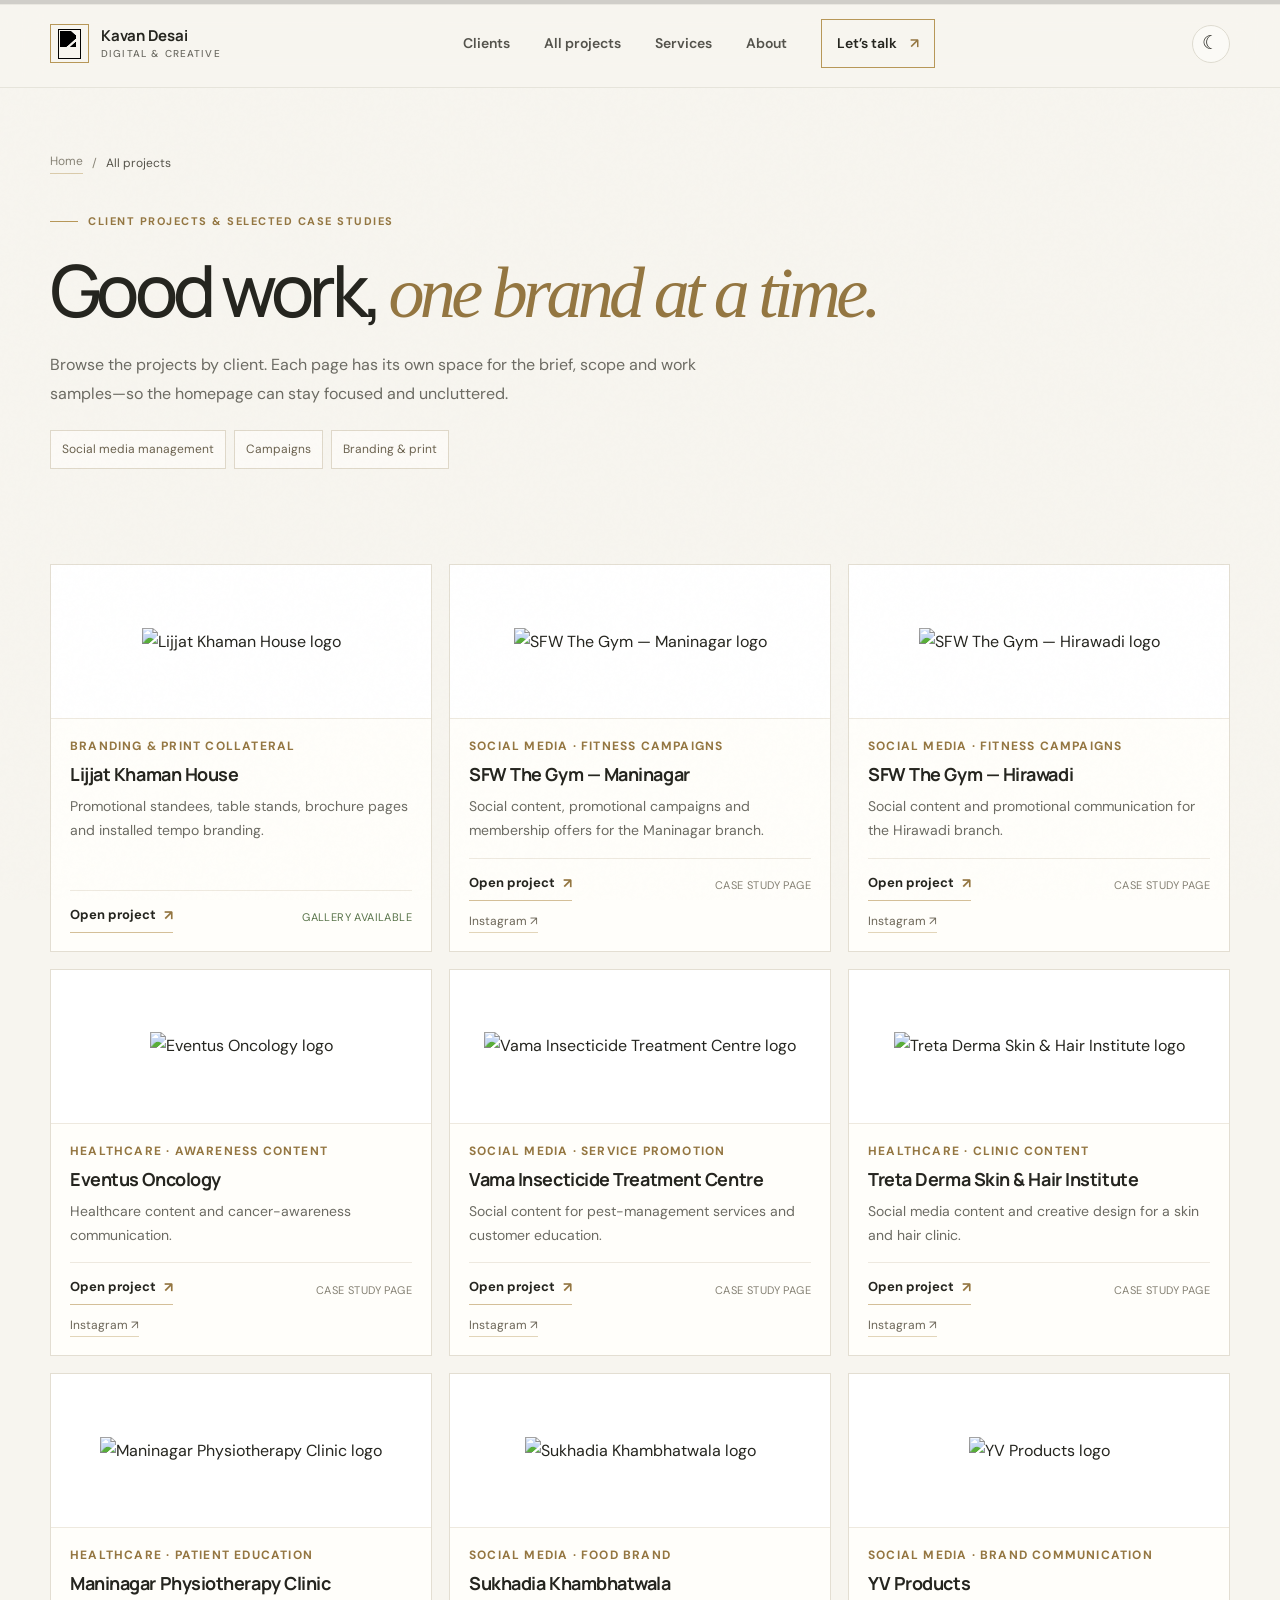
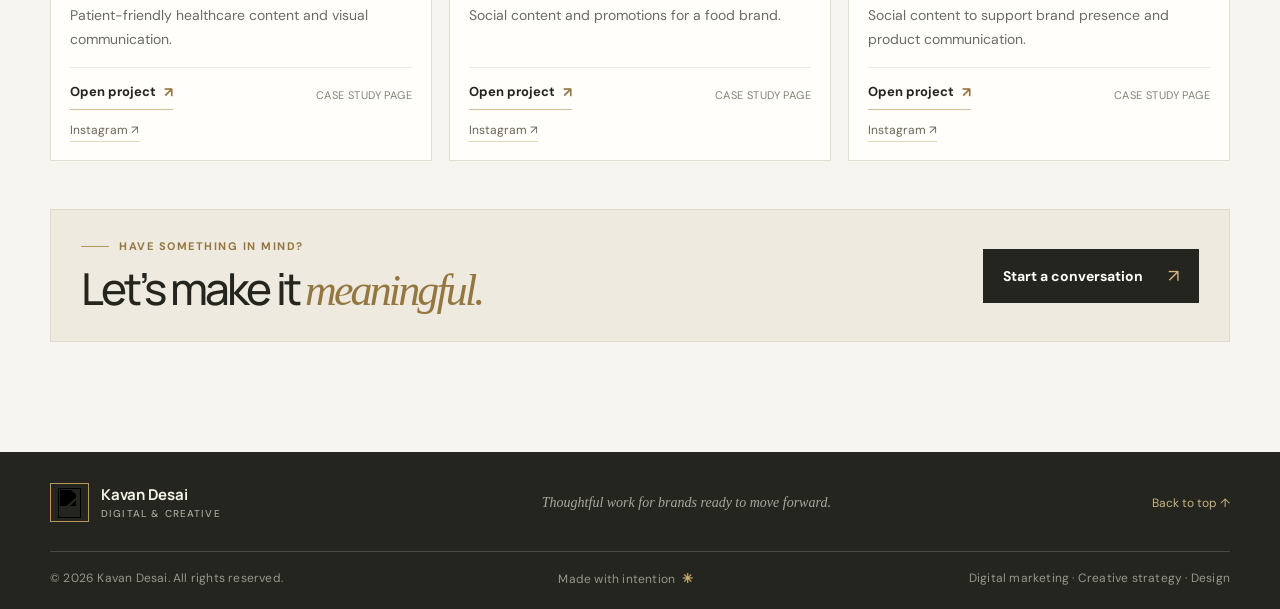
==== work.html @ 6e3e981c "Add files via upload" ====
<!doctype html>
<html lang="en">
<head>
  <meta charset="utf-8" />
  <meta name="viewport" content="width=device-width, initial-scale=1" />
  <meta name="theme-color" content="#f7f5ef" />
  <meta name="description" content="Explore client projects and case studies by Kavan Desai — digital marketing, social media management and branding." />
  <title>All Projects — Kavan Desai Portfolio</title>
  <link rel="preconnect" href="https://fonts.googleapis.com"><link rel="preconnect" href="https://fonts.gstatic.com" crossorigin><link href="https://fonts.googleapis.com/css2?family=DM+Sans:wght@400;500;600;700&family=Manrope:wght@400;500;600;700;800&display=swap" rel="stylesheet">
  <link rel="stylesheet" href="styles.css?v=geometric-logo-fix" />
  <script>
    try { if (localStorage.getItem('kavan-portfolio-theme') === 'dark') document.documentElement.setAttribute('data-theme', 'dark'); } catch (_) {}
  </script>
</head>
<body>
<div class="grain" aria-hidden="true"></div>
  <div class="scroll-progress" aria-hidden="true"><span></span></div>
  <header class="site-header" id="top"><div class="nav-wrap">
    <a class="brand" href="index.html#top" aria-label="Kavan Desai home"><span class="brand-mark" aria-hidden="true"><img class="brand-symbol" src="assets/kavan-geometric-mark.png" alt=""></span><span class="brand-name">Kavan Desai<small>Digital &amp; Creative</small></span></a>
    <button class="menu-toggle" aria-label="Open navigation" aria-expanded="false" aria-controls="site-nav"><span></span><span></span></button>
    <nav class="site-nav" id="site-nav" aria-label="Main navigation">
      <a href="index.html#clients">Clients</a><a href="work.html">All projects</a><a href="index.html#services">Services</a><a href="index.html#about">About</a><a class="nav-cta" href="index.html#contact">Let’s talk <span>↗</span></a>
    </nav>
      <button class="theme-toggle" type="button" aria-label="Switch to dark theme" aria-pressed="false" title="Switch to dark theme"><span class="theme-toggle-icon" aria-hidden="true">☾</span></button></div></header>
  <main>
    <section class="project-index-hero section-shell"><div class="case-breadcrumb"><a href="index.html#top">Home</a><span>/</span><span>All projects</span></div><div class="eyebrow"><span class="eyebrow-line"></span> Client projects & selected case studies</div><h1>Good work, <em>one brand at a time.</em></h1><p>Browse the projects by client. Each page has its own space for the brief, scope and work samples—so the homepage can stay focused and uncluttered.</p><div class="case-tags"><span>Social media management</span><span>Campaigns</span><span>Branding & print</span></div></section>
    <section class="project-directory section-shell"><div class="project-directory-grid">
<article class="directory-card"><a class="directory-logo" href="projects/lijjat-khaman-house.html"><img src="assets/lijjat-khaman-house.png" alt="Lijjat Khaman House logo" loading="lazy"></a><div class="directory-copy"><span class="project-type">Branding & print collateral</span><h3>Lijjat Khaman House</h3><p>Promotional standees, table stands, brochure pages and installed tempo branding.</p><div class="directory-card-bottom"><a class="project-card-link" href="projects/lijjat-khaman-house.html">Open project <span>↗</span></a><span class="directory-status status-actual">Gallery available</span></div></div></article>
<article class="directory-card"><a class="directory-logo" href="projects/sfw-the-gym-maninagar.html"><img src="assets/sfw-the-gym-logo.png" alt="SFW The Gym — Maninagar logo" loading="lazy"></a><div class="directory-copy"><span class="project-type">Social media · Fitness campaigns</span><h3>SFW The Gym — Maninagar</h3><p>Social content, promotional campaigns and membership offers for the Maninagar branch.</p><div class="directory-card-bottom"><a class="project-card-link" href="projects/sfw-the-gym-maninagar.html">Open project <span>↗</span></a><span class="directory-status">Case study page</span></div><a class="directory-social" href="https://instagram.com/sfwmaninagar" target="_blank" rel="noopener noreferrer">Instagram ↗</a></div></article>
<article class="directory-card"><a class="directory-logo" href="projects/sfw-the-gym-hirawadi.html"><img src="assets/sfw-the-gym-logo.png" alt="SFW The Gym — Hirawadi logo" loading="lazy"></a><div class="directory-copy"><span class="project-type">Social media · Fitness campaigns</span><h3>SFW The Gym — Hirawadi</h3><p>Social content and promotional communication for the Hirawadi branch.</p><div class="directory-card-bottom"><a class="project-card-link" href="projects/sfw-the-gym-hirawadi.html">Open project <span>↗</span></a><span class="directory-status">Case study page</span></div><a class="directory-social" href="https://instagram.com/team_sfw_hirawadi" target="_blank" rel="noopener noreferrer">Instagram ↗</a></div></article>
<article class="directory-card"><a class="directory-logo" href="projects/eventus-oncology.html"><img src="assets/eventus-oncology.png" alt="Eventus Oncology logo" loading="lazy"></a><div class="directory-copy"><span class="project-type">Healthcare · Awareness content</span><h3>Eventus Oncology</h3><p>Healthcare content and cancer-awareness communication.</p><div class="directory-card-bottom"><a class="project-card-link" href="projects/eventus-oncology.html">Open project <span>↗</span></a><span class="directory-status">Case study page</span></div><a class="directory-social" href="https://www.instagram.com/eventusoncology?srtk=MXBlYnNmdWxpd2E0cQ==" target="_blank" rel="noopener noreferrer">Instagram ↗</a></div></article>
<article class="directory-card"><a class="directory-logo" href="projects/vama-insecticide-treatment-centre.html"><img src="assets/vama-insecticide-treatment-centre.png" alt="Vama Insecticide Treatment Centre logo" loading="lazy"></a><div class="directory-copy"><span class="project-type">Social media · Service promotion</span><h3>Vama Insecticide Treatment Centre</h3><p>Social content for pest-management services and customer education.</p><div class="directory-card-bottom"><a class="project-card-link" href="projects/vama-insecticide-treatment-centre.html">Open project <span>↗</span></a><span class="directory-status">Case study page</span></div><a class="directory-social" href="https://instagram.com/vamainsecticidetreatment" target="_blank" rel="noopener noreferrer">Instagram ↗</a></div></article>
<article class="directory-card"><a class="directory-logo" href="projects/treta-derma.html"><img src="assets/treta-derma.png" alt="Treta Derma Skin & Hair Institute logo" loading="lazy"></a><div class="directory-copy"><span class="project-type">Healthcare · Clinic content</span><h3>Treta Derma Skin & Hair Institute</h3><p>Social media content and creative design for a skin and hair clinic.</p><div class="directory-card-bottom"><a class="project-card-link" href="projects/treta-derma.html">Open project <span>↗</span></a><span class="directory-status">Case study page</span></div><a class="directory-social" href="https://instagram.com/tretaderma" target="_blank" rel="noopener noreferrer">Instagram ↗</a></div></article>
<article class="directory-card"><a class="directory-logo" href="projects/maninagar-physiotherapy-clinic.html"><img src="assets/maninagar-physiotherapy-clinic.png" alt="Maninagar Physiotherapy Clinic logo" loading="lazy"></a><div class="directory-copy"><span class="project-type">Healthcare · Patient education</span><h3>Maninagar Physiotherapy Clinic</h3><p>Patient-friendly healthcare content and visual communication.</p><div class="directory-card-bottom"><a class="project-card-link" href="projects/maninagar-physiotherapy-clinic.html">Open project <span>↗</span></a><span class="directory-status">Case study page</span></div><a class="directory-social" href="https://instagram.com/maninagarphysio" target="_blank" rel="noopener noreferrer">Instagram ↗</a></div></article>
<article class="directory-card"><a class="directory-logo" href="projects/sukhadia-khambhatwala.html"><img src="assets/sukhadia-khambhatwala.png" alt="Sukhadia Khambhatwala logo" loading="lazy"></a><div class="directory-copy"><span class="project-type">Social media · Food brand</span><h3>Sukhadia Khambhatwala</h3><p>Social content and promotions for a food brand.</p><div class="directory-card-bottom"><a class="project-card-link" href="projects/sukhadia-khambhatwala.html">Open project <span>↗</span></a><span class="directory-status">Case study page</span></div><a class="directory-social" href="https://instagram.com/sukhadia_khambhatwala" target="_blank" rel="noopener noreferrer">Instagram ↗</a></div></article>
<article class="directory-card"><a class="directory-logo" href="projects/yv-products.html"><img src="assets/yv-products.png" alt="YV Products logo" loading="lazy"></a><div class="directory-copy"><span class="project-type">Social media · Brand communication</span><h3>YV Products</h3><p>Social content to support brand presence and product communication.</p><div class="directory-card-bottom"><a class="project-card-link" href="projects/yv-products.html">Open project <span>↗</span></a><span class="directory-status">Case study page</span></div><a class="directory-social" href="https://instagram.com/yv_products" target="_blank" rel="noopener noreferrer">Instagram ↗</a></div></article>
    </div><div class="directory-footer-cta"><div><span class="eyebrow"><span class="eyebrow-line"></span> Have something in mind?</span><h2>Let’s make it <em>meaningful.</em></h2></div><a class="button button-dark" href="index.html#contact">Start a conversation <span>↗</span></a></div></section>
  </main>
<footer class="site-footer"><div class="section-shell footer-top"><a class="brand footer-brand" href="index.html#top"><span class="brand-mark" aria-hidden="true"><img class="brand-symbol" src="assets/kavan-geometric-mark.png" alt=""></span><span class="brand-name">Kavan Desai<small>Digital &amp; Creative</small></span></a><p>Thoughtful work for brands ready to move forward.</p><a class="back-top" href="#top">Back to top ↑</a></div><div class="section-shell footer-bottom"><span>© <span id="year"></span> Kavan Desai. All rights reserved.</span><span>Made with intention <b>✳</b></span><span class="footer-location">Digital marketing · Creative strategy · Design</span></div></footer>
  <script src="script.js"></script>
</body>
</html>
---- styles.css ----
:root{--paper:#f7f5ef;--paper-2:#fbfaf6;--white:#fffefa;--ink:#25251f;--muted:#6c6b63;--line:#dedbd0;--gold:#b79758;--gold-deep:#947641;--sage:#dfe4d8;--serif:Georgia,'Times New Roman',serif;--sans:'DM Sans',Arial,sans-serif;--display:'Manrope','DM Sans',sans-serif;--max:1180px;--ease:cubic-bezier(.22,.61,.36,1)}
*{box-sizing:border-box}html{scroll-behavior:smooth;scroll-padding-top:88px}body{margin:0;background:var(--paper);color:var(--ink);font-family:var(--sans);font-size:15px;line-height:1.65;-webkit-font-smoothing:antialiased}a{color:inherit;text-decoration:none}button,input,select,textarea{font:inherit}.grain{position:fixed;inset:0;pointer-events:none;z-index:9;opacity:.07;background-image:url("data:image/svg+xml,%3Csvg viewBox='0 0 180 180' xmlns='http://www.w3.org/2000/svg'%3E%3Cfilter id='n'%3E%3CfeTurbulence type='fractalNoise' baseFrequency='.93' numOctaves='3' stitchTiles='stitch'/%3E%3C/filter%3E%3Crect width='100%25' height='100%25' filter='url(%23n)' opacity='.18'/%3E%3C/svg%3E")}.section-shell{width:min(var(--max),calc(100% - 64px));margin-inline:auto}.site-header{height:88px;position:sticky;top:0;z-index:20;background:rgba(247,245,239,.88);backdrop-filter:blur(18px);border-bottom:1px solid rgba(222,219,208,.65)}.nav-wrap{width:min(var(--max),calc(100% - 64px));height:100%;margin:auto;display:flex;align-items:center;justify-content:space-between}.brand{display:inline-flex;align-items:center;gap:12px;min-width:max-content}.brand-mark{height:39px;width:39px;border:1px solid var(--gold);display:grid;place-items:center;font:700 22px var(--display);letter-spacing:-2px;color:var(--ink)}.brand-name{font:700 13px/1.1 var(--display);letter-spacing:-.25px}.brand-name small{display:block;margin-top:5px;color:var(--muted);font:500 9px/1 var(--sans);letter-spacing:1.4px;text-transform:uppercase}.site-nav{display:flex;align-items:center;gap:34px}.site-nav>a{font-size:12px;font-weight:600;color:#54534c;transition:color .2s}.site-nav>a:hover{color:var(--gold-deep)}.site-nav .nav-cta{padding:11px 15px;border:1px solid var(--gold);color:var(--ink)}.nav-cta span{color:var(--gold-deep);margin-left:10px}.menu-toggle{display:none}
.hero{position:relative;min-height:650px;display:grid;grid-template-columns:1.02fr .98fr;align-items:center;gap:45px;padding-top:45px;padding-bottom:66px}.hero-copy{padding-top:8px;max-width:570px}.eyebrow{display:flex;align-items:center;gap:10px;text-transform:uppercase;font-size:10px;font-weight:700;letter-spacing:1.8px;color:var(--gold-deep)}.eyebrow-line{display:inline-block;height:1px;width:28px;background:var(--gold)}h1,h2,h3,p{margin-top:0}h1,h2{font-family:var(--display);font-weight:500;letter-spacing:-.065em;line-height:1.08}h1{font-size:clamp(48px,6.1vw,79px);max-width:660px;margin:25px 0 21px}h1 em,h2 em{font-family:var(--serif);font-weight:400;color:var(--gold-deep);letter-spacing:-.065em} .hero-intro{max-width:440px;color:var(--muted);font-size:16px;line-height:1.85;margin-bottom:31px}.hero-actions{display:flex;align-items:center;gap:26px;flex-wrap:wrap}.button{display:inline-flex;align-items:center;justify-content:center;gap:25px;padding:15px 20px;border:0;cursor:pointer;font-weight:700;font-size:12px;transition:transform .25s,background .25s,color .25s}.button:hover{transform:translateY(-3px)}.button-dark{background:var(--ink);color:var(--white)}.button-dark span{color:#d4b779;font-size:18px;font-weight:400;line-height:1}.text-link{font-size:12px;font-weight:700;border-bottom:1px solid #c6b891;padding-bottom:5px}.text-link span{color:var(--gold-deep);margin-left:7px}.hero-note{display:flex;align-items:center;gap:9px;margin-top:45px;font-size:10px;letter-spacing:.25px;color:#77766d}.availability-dot{width:7px;height:7px;border-radius:50%;background:#8b9b73;box-shadow:0 0 0 4px rgba(139,155,115,.13)}.note-divider{color:#c1bcae}.hero-art{position:relative;height:490px;max-width:510px;width:100%;margin-left:auto}.art-orbit{position:absolute;border:1px solid rgba(183,151,88,.38);border-radius:50%;transform:rotate(-30deg)}.orbit-one{height:430px;width:280px;top:29px;left:90px}.orbit-two{height:340px;width:430px;top:70px;left:8px;transform:rotate(35deg);border-color:rgba(183,151,88,.22)}.art-card{position:absolute;box-shadow:0 22px 55px rgba(45,42,32,.08)}.art-card-back{width:252px;height:320px;background:#e5e3d8;top:62px;left:26px;transform:rotate(-8deg);padding:23px;display:flex;flex-direction:column;justify-content:space-between}.mini-label{font-size:8px;letter-spacing:1.4px;font-weight:700;color:#5e5b50}.abstract-bars{height:140px;display:flex;align-items:end;gap:10px;padding:0 6px}.abstract-bars i{display:block;flex:1;background:#bba477;height:55%}.abstract-bars i:nth-child(2){height:83%;background:#8e8d7d}.abstract-bars i:nth-child(3){height:68%;background:#c4b28b}.abstract-bars i:nth-child(4){height:96%;background:#676b5c}.abstract-bars i:nth-child(5){height:74%;background:#cfbea0}.card-foot{font:italic 13px var(--serif);color:#69685e}.art-card-front{width:260px;height:340px;background:#fffdf7;top:98px;right:38px;padding:22px 22px 18px;display:flex;flex-direction:column;justify-content:space-between;transform:rotate(5deg);border:1px solid rgba(183,151,88,.34)}.front-top,.front-bottom{display:flex;justify-content:space-between;align-items:center}.sun-icon{color:var(--gold-deep);font-size:26px}.serif-art{font:normal 47px/.97 var(--serif);letter-spacing:-3px;color:#35372d}.serif-art em{color:var(--gold-deep)}.front-bottom{font-size:8px;color:#6f6a5e;letter-spacing:.2px}.art-stamp{position:absolute;z-index:3;right:2px;top:18px;width:87px;height:87px;border:1px solid var(--gold);border-radius:50%;display:flex;align-items:center;justify-content:center;flex-direction:column;font-size:7px;font-weight:700;letter-spacing:1px;color:var(--gold-deep);background:var(--paper)}.art-stamp span:nth-child(2){font-size:16px;font-weight:400;margin:-1px 0}.floating-tag{position:absolute;z-index:4;background:var(--white);box-shadow:0 12px 30px rgba(40,37,29,.08);font-size:9px;font-weight:600;letter-spacing:.25px;padding:12px 15px}.tag-top{right:5px;top:142px;transform:rotate(4deg)}.tag-top span{color:var(--gold-deep);padding-left:8px}.tag-bottom{left:12px;bottom:30px;display:flex;align-items:center;gap:9px;transform:rotate(-3deg)}.tag-dot{height:6px;width:6px;background:var(--gold);border-radius:50%}.hero-side-note{position:absolute;right:-41px;top:50%;writing-mode:vertical-rl;transform:translateY(-50%);font-size:8px;letter-spacing:2.2px;color:#9a9587}.trust-strip{background:var(--ink);color:#efede4}.trust-inner{width:min(var(--max),calc(100% - 64px));min-height:74px;margin:auto;display:flex;align-items:center;justify-content:space-between;gap:20px}.trust-inner>span:first-child,.trust-inner>span:nth-child(3){font:italic 21px var(--serif);color:#e4e0d5}.trust-star{color:#d0b273;font-size:22px}.trust-separator{height:23px;width:1px;background:#5e5c51;margin:0 5px}.trust-small{font-size:9px;font-weight:600;letter-spacing:1.3px;color:#bcb8a9}
.section{padding-top:120px;padding-bottom:118px}.section-heading{display:flex;align-items:end;justify-content:space-between;gap:60px;margin-bottom:38px}.section-heading h2,.services-intro h2,.about-copy h2,.contact-copy h2{font-size:clamp(42px,5.3vw,64px);margin:18px 0 0}.section-heading>p{max-width:360px;margin-bottom:7px;color:var(--muted);font-size:13px;line-height:1.9}.work-filters{display:flex;gap:9px;flex-wrap:wrap;margin-bottom:29px}.filter-chip{cursor:pointer;border:1px solid var(--line);background:transparent;color:#6f6d63;padding:9px 14px;font-size:10px;font-weight:600;transition:all .2s}.filter-chip span{font-size:9px;color:var(--gold-deep);margin-left:8px}.filter-chip:hover,.filter-chip.active{background:var(--ink);border-color:var(--ink);color:white}.project-grid{display:grid;grid-template-columns:repeat(3,minmax(0,1fr));gap:25px}.project-card{min-width:0;transition:opacity .25s,transform .25s}.project-card.is-hidden{display:none}.project-visual{height:360px;display:block;position:relative;overflow:hidden;transition:transform .35s var(--ease)}.project-visual:hover{transform:translateY(-4px)}.gym-visual{background:#20221d;color:#e5e4d9;padding:21px 20px}.visual-grain{position:absolute;inset:0;background:radial-gradient(circle at 75% 75%,rgba(116,138,78,.23),transparent 37%),linear-gradient(115deg,transparent 30%,rgba(255,255,255,.045) 30.3%,transparent 31%);pointer-events:none}.gym-topline,.gym-bottomline{position:absolute;left:20px;right:20px;display:flex;justify-content:space-between;font-size:7px;letter-spacing:1.4px;color:#d1ceb9}.gym-topline{top:21px}.gym-copy{position:absolute;left:27px;right:14px;top:104px;z-index:1}.visual-overline{font-size:8px;letter-spacing:2px;color:#a8c27e;display:block;margin-bottom:13px}.gym-copy strong{font:800 50px/.84 var(--display);letter-spacing:-4px;display:block}.gym-copy strong i{font-style:normal;color:#b7db78}.gym-subline{font-size:9px;display:block;margin-top:20px;color:#c1c3b7}.gym-orb{position:absolute;width:220px;height:220px;border-radius:50%;border:1px solid rgba(181,218,117,.38);right:-65px;bottom:38px;box-shadow:0 0 0 20px rgba(181,218,117,.035),0 0 0 40px rgba(181,218,117,.025)}.gym-orb:before,.gym-orb:after{content:"";position:absolute;border:1px solid rgba(181,218,117,.3);inset:19px;border-radius:50%}.gym-orb:after{inset:42px}.gym-bottomline{bottom:20px}.health-visual{background:#e5e9df;color:#243b39;padding:20px}.health-grid{position:absolute;inset:0;background-image:linear-gradient(rgba(53,89,82,.08) 1px,transparent 1px),linear-gradient(90deg,rgba(53,89,82,.08) 1px,transparent 1px);background-size:24px 24px;mask-image:linear-gradient(130deg,black,transparent 82%)}.health-label,.food-topline{position:absolute;z-index:2;top:23px;left:22px;right:22px;display:flex;justify-content:space-between;align-items:center;font-size:8px;font-weight:700;letter-spacing:1px}.health-label b{font-size:9px;color:#a95d66}.health-main{position:absolute;z-index:2;top:98px;left:25px}.health-kicker{font-size:7px;letter-spacing:1.45px;display:block;margin-bottom:16px;color:#56746b}.health-main strong{font:500 43px/.98 var(--serif);letter-spacing:-2px;display:block}.health-main i{font-style:italic;color:#aa737b}.health-ring{position:absolute;border:1px solid rgba(130,163,142,.7);border-radius:50%;z-index:1}.ring-a{width:180px;height:180px;right:-61px;bottom:28px}.ring-b{width:132px;height:132px;right:-38px;bottom:52px}.health-footer{position:absolute;bottom:21px;left:22px;right:22px;display:flex;justify-content:space-between;font-size:7px;letter-spacing:1px;color:#526b62}.food-visual{background:#eadbb8;color:#573a25;padding:20px}.food-visual:before{content:"";position:absolute;inset:0;background:linear-gradient(145deg,rgba(255,250,226,.5),transparent 45%),radial-gradient(ellipse at 50% 54%,rgba(168,89,47,.13),transparent 55%)}.food-sun{position:absolute;left:50%;top:80px;width:180px;height:180px;transform:translateX(-50%);border-radius:50%;background:#c77c43;opacity:.86}.food-frame{position:absolute;inset:18px;border:1px solid rgba(111,67,40,.45)}.food-topline{color:#704a2b}.food-main{position:absolute;z-index:1;top:114px;width:100%;left:0;text-align:center;display:flex;align-items:center;flex-direction:column}.food-main span{font:700 34px/.95 var(--display);letter-spacing:4px}.food-main strong{font:700 46px/1.1 var(--sans);margin:2px 0 0}.food-main i{font:italic 16px var(--serif);margin-top:1px}.food-seal{position:absolute;right:26px;top:87px;z-index:2;transform:rotate(9deg);border:1px solid #704a2b;border-radius:50%;width:54px;height:54px;display:grid;place-content:center;text-align:center;font-size:7px;font-weight:700;letter-spacing:1px;line-height:1.5}.food-bottom{position:absolute;z-index:2;bottom:29px;left:25px;right:25px;display:flex;justify-content:space-between;gap:8px;font-size:6px;letter-spacing:.8px}.project-meta{display:flex;align-items:flex-start;justify-content:space-between;margin-top:20px;gap:10px}.project-type{font-size:9px;text-transform:uppercase;letter-spacing:1.15px;color:var(--gold-deep);font-weight:700}.project-meta h3{font:600 20px var(--display);letter-spacing:-.65px;margin:5px 0 0}.project-arrow{font-size:20px;color:var(--gold-deep);transition:transform .2s}.project-card:hover .project-arrow{transform:translate(3px,-3px)}.project-card>p{margin:11px 0 0;color:var(--muted);font-size:12px;line-height:1.8}.work-note{display:flex;gap:9px;align-items:center;font-size:10px;color:#898578;margin-top:30px}.work-note span{color:var(--gold-deep);font-size:14px}
.services-section{background:#e9e8de;padding:116px 0 120px}.services-wrap{display:grid;grid-template-columns:.8fr 1.2fr;gap:95px}.services-intro h2{font-size:clamp(40px,4.5vw,57px);margin-bottom:22px}.services-intro>p{max-width:360px;color:#6b6c60;font-size:13px;line-height:1.9;margin-bottom:24px}.dark-link{display:inline-block}.service-list{border-top:1px solid #cfcec1}.service-row{display:grid;grid-template-columns:36px 1fr 24px;gap:19px;padding:24px 0;border-bottom:1px solid #cfcec1;align-items:start}.service-number{font-size:10px;color:var(--gold-deep);letter-spacing:1px;padding-top:4px}.service-row h3{font:600 18px var(--display);letter-spacing:-.6px;margin:0 0 7px}.service-row p{font-size:12px;line-height:1.8;color:#747469;max-width:430px;margin:0}.service-symbol{font-size:18px;color:var(--gold-deep);transition:transform .2s}.service-row:hover .service-symbol{transform:translate(3px,-3px)}
.about-section{display:grid;grid-template-columns:.9fr 1.1fr;align-items:center;gap:105px}.about-art{max-width:420px}.about-frame{height:420px;background:#e5e1d5;position:relative;overflow:hidden;border:1px solid #d6d0c0}.about-frame:before{content:"";position:absolute;left:-90px;top:60px;width:390px;height:390px;border:1px solid rgba(165,136,82,.5);border-radius:50%;box-shadow:0 0 0 23px rgba(183,151,88,.07),0 0 0 46px rgba(183,151,88,.05)}.about-frame:after{content:"";position:absolute;width:240px;height:340px;border:1px solid rgba(165,136,82,.38);border-radius:50%;right:-50px;top:-70px;transform:rotate(34deg)}.about-vertical{position:absolute;right:20px;top:32px;writing-mode:vertical-rl;font-size:7px;letter-spacing:2px;color:#67695a}.about-corner{position:absolute;z-index:1;bottom:28px;left:28px;font-size:9px;font-weight:700;line-height:1.5;letter-spacing:1.8px;color:#676b5a}.about-spark{position:absolute;z-index:1;bottom:20px;right:24px;font-size:44px;color:var(--gold-deep)}.about-caption{font:italic 13px var(--serif);color:#858173;margin-top:13px}.about-copy h2{font-size:clamp(39px,4.2vw,56px);margin-bottom:23px}.about-copy>p{font-size:13px;line-height:1.95;color:var(--muted);max-width:520px}.about-principles{margin-top:28px;display:grid;grid-template-columns:1fr;gap:11px}.about-principles div{display:flex;align-items:center;gap:14px}.about-principles span{font-size:9px;color:var(--gold-deep);letter-spacing:1px}.about-principles strong{font-size:11px;font-weight:600}
.process-section{background:#f0eee6;padding:105px 0 115px}.process-heading{margin-bottom:48px}.process-heading h2{max-width:670px}.process-grid{display:grid;grid-template-columns:repeat(4,1fr);gap:18px}.process-step{position:relative;border-top:1px solid #d4d0c3;padding:21px 15px 10px 0;min-height:220px}.process-count{font-size:9px;color:var(--gold-deep);letter-spacing:1.3px}.process-icon{font:normal 30px var(--serif);color:var(--gold-deep);margin:20px 0 15px}.process-step h3{font:600 17px var(--display);letter-spacing:-.4px;margin-bottom:8px}.process-step p{font-size:11px;line-height:1.8;color:#77756a;max-width:230px;margin:0}
.contact-section{background:#e1e2d7;padding:114px 0 120px}.contact-wrap{display:grid;grid-template-columns:1fr .85fr;gap:110px;align-items:start}.contact-copy h2{max-width:560px;font-size:clamp(45px,5.2vw,65px);margin-bottom:23px}.contact-copy>p{max-width:430px;color:#6f7065;font-size:13px;line-height:1.9}.contact-signoff{display:flex;gap:14px;align-items:center;margin-top:52px;color:#777567;font:italic 15px/1.5 var(--serif)}.signoff-star{font-size:29px;color:var(--gold-deep)}.contact-form{background:var(--paper-2);padding:33px 34px 27px;border:1px solid rgba(201,195,177,.7);box-shadow:0 15px 45px rgba(44,42,33,.04)}.form-row{margin-bottom:20px}.form-row label{display:block;font-size:10px;font-weight:700;letter-spacing:.5px;margin-bottom:8px;color:#56564c}.form-row input,.form-row select,.form-row textarea{display:block;width:100%;border:0;border-bottom:1px solid #d9d5c9;background:transparent;padding:10px 0;color:var(--ink);outline:0;font-size:12px;border-radius:0;transition:border-color .2s}.form-row input:focus,.form-row select:focus,.form-row textarea:focus{border-bottom-color:var(--gold-deep)}.form-row input::placeholder,.form-row textarea::placeholder{color:#aaa69a}.form-row select{color:#777367}.form-row select:invalid{color:#9e9a8e}.form-row textarea{resize:vertical;min-height:76px}.form-submit{width:100%;margin-top:5px;justify-content:space-between}.form-hint{font-size:9px;color:#989385;margin:12px 0 0}.form-status{font-size:11px;color:var(--gold-deep);margin:8px 0 0;min-height:0}
.site-footer{background:#24251f;color:#e8e6dc;padding:31px 0 0}.footer-top{display:flex;align-items:center;justify-content:space-between;gap:20px;padding-bottom:29px;border-bottom:1px solid #4a4a40}.footer-brand .brand-name{color:#f6f3e8}.footer-brand .brand-name small{color:#a9a89a}.footer-brand .brand-mark{color:#f6f3e8}.footer-top>p{color:#aba99d;font:italic 14px var(--serif);margin:0}.back-top{font-size:10px;color:#c6b37f}.footer-bottom{display:flex;justify-content:space-between;gap:20px;padding-top:17px;padding-bottom:19px;color:#98978b;font-size:9px;letter-spacing:.2px}.footer-bottom b{color:#c8ac6b;font-size:13px;margin-left:4px}
.reveal{opacity:0;transform:translateY(18px);transition:opacity .7s var(--ease),transform .7s var(--ease)}.reveal.is-visible{opacity:1;transform:translateY(0)}.reveal-delay{transition-delay:.12s}.reveal-delay-2{transition-delay:.22s}.reveal-delay-3{transition-delay:.32s}
@media(min-width:1400px){.hero{min-height:710px}.hero-art{transform:scale(1.05);transform-origin:center right}.project-visual{height:390px}}
@media(max-width:1050px){.section-shell,.nav-wrap,.trust-inner{width:calc(100% - 48px)}.hero{gap:20px;min-height:610px}.hero-art{transform:scale(.88);transform-origin:center right;margin-left:-20px}.hero-side-note{right:-25px}.site-nav{gap:22px}.project-visual{height:310px}.gym-copy strong{font-size:43px}.health-main strong{font-size:37px}.services-wrap{gap:55px}.about-section{gap:60px}.contact-wrap{gap:65px}}
@media(max-width:760px){html{scroll-padding-top:74px}.section-shell,.nav-wrap,.trust-inner{width:calc(100% - 40px)}.site-header{height:74px}.brand-mark{width:35px;height:35px;font-size:20px}.menu-toggle{display:flex;flex-direction:column;gap:6px;justify-content:center;border:0;background:none;padding:10px;cursor:pointer}.menu-toggle span{display:block;width:23px;height:1px;background:var(--ink);transition:transform .2s}.menu-toggle[aria-expanded="true"] span:first-child{transform:translateY(3.5px) rotate(45deg)}.menu-toggle[aria-expanded="true"] span:last-child{transform:translateY(-3.5px) rotate(-45deg)}.site-nav{display:none;position:absolute;left:0;right:0;top:73px;background:var(--paper-2);border-bottom:1px solid var(--line);padding:20px;flex-direction:column;align-items:stretch;gap:0}.site-nav.open{display:flex}.site-nav>a{padding:14px 6px;border-bottom:1px solid #ece9df}.site-nav .nav-cta{margin-top:13px;text-align:center;border:1px solid var(--gold)}.hero{grid-template-columns:1fr;padding-top:60px;padding-bottom:55px;gap:5px;min-height:auto}.hero-copy{max-width:620px}.eyebrow{font-size:9px;letter-spacing:1.4px}h1{font-size:clamp(47px,11.6vw,72px);margin-top:21px}.hero-intro{font-size:14px;max-width:440px}.hero-note{margin-top:30px}.hero-art{height:410px;max-width:470px;margin:12px auto 0;transform:scale(.88);transform-origin:top center;width:112%}.hero-side-note{display:none}.trust-inner{min-height:78px;flex-wrap:wrap;justify-content:center;gap:11px 14px;padding:15px 0}.trust-inner>span:first-child,.trust-inner>span:nth-child(3){font-size:16px}.trust-small{font-size:7px;letter-spacing:.9px}.trust-separator{display:none}.section{padding-top:82px;padding-bottom:82px}.section-heading{display:block;margin-bottom:29px}.section-heading h2,.services-intro h2,.about-copy h2,.contact-copy h2{font-size:clamp(39px,9vw,54px)}.section-heading>p{margin-top:19px;font-size:12px;max-width:460px}.work-filters{gap:7px;margin-bottom:24px}.filter-chip{padding:8px 11px;font-size:9px}.project-grid{grid-template-columns:1fr;gap:37px}.project-visual{height:390px}.gym-copy strong{font-size:57px}.health-main strong{font-size:46px}.food-main span{font-size:38px}.food-main strong{font-size:50px}.project-meta h3{font-size:19px}.project-card>p{max-width:470px}.work-note{align-items:flex-start;line-height:1.7}.services-section{padding:82px 0}.services-wrap{grid-template-columns:1fr;gap:45px}.services-intro h2{margin-bottom:18px}.services-intro>p{font-size:12px}.service-row{grid-template-columns:25px 1fr 20px;gap:13px;padding:20px 0}.service-row h3{font-size:16px}.service-row p{font-size:11px}.about-section{grid-template-columns:1fr;gap:46px}.about-art{max-width:420px;width:100%;margin:auto}.about-frame{height:min(420px,100vw)}.about-logo-mark{width:220px;height:282px;left:60px;top:35px}.about-copy h2{font-size:clamp(39px,9vw,54px)}.about-copy>p{font-size:12px}.process-section{padding:81px 0}.process-heading{margin-bottom:30px}.process-grid{grid-template-columns:repeat(2,1fr);gap:25px 18px}.process-step{min-height:210px;padding-top:16px}.process-icon{margin:15px 0 12px}.contact-section{padding:82px 0}.contact-wrap{grid-template-columns:1fr;gap:35px}.contact-copy h2{font-size:clamp(44px,10vw,61px)}.contact-signoff{margin-top:28px}.contact-form{padding:27px 22px 23px}.footer-top{flex-wrap:wrap}.footer-top>p{order:3;flex-basis:100%;font-size:13px}.footer-bottom{flex-wrap:wrap;gap:8px 17px}.footer-location{flex-basis:100%}}
@media(max-width:420px){.section-shell,.nav-wrap,.trust-inner{width:calc(100% - 32px)}.hero{padding-top:48px}.hero-actions{gap:18px}.button{padding:14px 16px;gap:16px}.hero-art{transform:scale(.76);height:345px;margin-top:4px;width:130%;margin-left:-15%}.trust-inner{gap:9px 11px}.trust-inner>span:first-child,.trust-inner>span:nth-child(3){font-size:14px}.trust-small{font-size:6.5px}.section{padding-top:69px;padding-bottom:70px}.project-visual{height:340px}.gym-copy{top:95px}.gym-copy strong{font-size:50px}.health-main{top:90px}.health-main strong{font-size:41px}.food-main{top:108px}.food-main span{font-size:33px}.food-main strong{font-size:44px}.food-seal{right:18px;top:80px}.about-frame{height:350px}.about-logo-mark{width:190px;height:244px;left:48px;top:48px}.process-grid{gap:20px 12px}.process-step p{font-size:10px}.footer-brand .brand-mark{width:32px;height:32px}.footer-bottom{font-size:8px}}
@media(prefers-reduced-motion:reduce){html{scroll-behavior:auto}*,*:before,*:after{animation-duration:.01ms!important;animation-iteration-count:1!important;transition-duration:.01ms!important;scroll-behavior:auto!important}.reveal{opacity:1;transform:none}}


/* Personal portrait in the homepage hero */
.hero-photo{height:500px;max-width:500px;margin-left:auto;transform:none;isolation:isolate}
.hero-photo:before{content:"";position:absolute;z-index:-1;inset:38px 8px 6px 52px;border:1px solid rgba(183,151,88,.45);transform:rotate(5deg)}
.hero-photo .portrait-frame{position:absolute;z-index:1;inset:12px 30px 24px 14px;overflow:hidden;background:#e8e3d8;border:1px solid rgba(183,151,88,.42);box-shadow:0 28px 65px rgba(45,42,32,.13)}
.hero-photo .portrait-frame:after{content:"";position:absolute;inset:12px;border:1px solid rgba(255,255,255,.44);pointer-events:none}
.hero-photo .portrait-frame img{display:block;width:100%;height:100%;object-fit:cover;object-position:50% 50%}
.portrait-label{position:absolute;z-index:3;display:flex;align-items:center;gap:11px;background:#fffdf8;border:1px solid rgba(183,151,88,.43);box-shadow:0 14px 35px rgba(45,42,32,.11);padding:13px 17px;color:#34352d}
.portrait-label-top{top:42px;right:0}
.portrait-index{font:italic 23px/1 var(--serif);color:var(--gold-deep);padding-right:10px;border-right:1px solid #ded4bd}
.portrait-label-copy{font-size:9px;font-weight:700;letter-spacing:1.25px;white-space:nowrap}
.portrait-label-copy small{display:block;margin-top:4px;font-size:8px;font-weight:500;letter-spacing:.1px;color:#777367}
.portrait-note{position:absolute;z-index:3;left:0;bottom:43px;display:flex;align-items:center;gap:9px;padding:13px 17px;background:var(--ink);color:#f8f5ec;font-size:9px;font-weight:600;letter-spacing:.3px;box-shadow:0 12px 28px rgba(45,42,32,.15)}
.portrait-dot{height:6px;width:6px;background:#d0b273;border-radius:50%}
.portrait-spark{position:absolute;z-index:2;bottom:11px;right:14px;color:var(--gold-deep);font-size:34px}
@media(max-width:1050px){.hero-photo{transform:none;margin-left:auto}}
@media(max-width:760px){.hero-photo{height:420px;max-width:460px;width:100%;margin:22px auto 0;transform:none}.hero-photo .portrait-frame{inset:10px 25px 22px 10px}.portrait-label-top{top:25px;right:-2px}.portrait-note{bottom:38px;left:0}}
@media(max-width:420px){.hero-photo{height:365px;max-width:360px;width:100%;margin:17px auto 0;transform:none}.hero-photo .portrait-frame{inset:10px 20px 19px 8px}.portrait-label{padding:10px 12px;gap:8px}.portrait-index{font-size:19px;padding-right:7px}.portrait-label-copy{font-size:8px}.portrait-label-copy small{font-size:7px}.portrait-note{font-size:8px;padding:11px 12px;bottom:30px}.portrait-spark{font-size:27px;right:10px}}

/* Client roster with supplied brand logos */
.clients-section{padding-top:108px;padding-bottom:88px;border-top:1px solid rgba(222,219,208,.7);background:linear-gradient(180deg,rgba(255,254,250,.52),rgba(247,245,239,0))}
.clients-section .section-heading{margin-bottom:48px}
.client-group-head{display:flex;align-items:end;justify-content:space-between;gap:22px;margin:0 0 20px;padding-bottom:15px;border-bottom:1px solid var(--line)}
.client-group-head h3{font:600 23px var(--display);letter-spacing:-.7px;margin:7px 0 0;color:var(--ink)}
.client-group-kicker{font-size:8px;letter-spacing:1.65px;font-weight:700;color:var(--gold-deep)}
.client-count{font-size:10px;color:var(--muted);white-space:nowrap}
.client-logo-grid{display:grid;grid-template-columns:repeat(3,minmax(0,1fr));gap:15px}
.client-logo-card{position:relative;min-width:0;min-height:234px;display:flex;flex-direction:column;align-items:stretch;padding:18px 18px 37px;background:rgba(255,254,250,.88);border:1px solid #e5e0d4;box-shadow:0 9px 25px rgba(42,40,31,.025);transition:transform .25s var(--ease),border-color .25s,box-shadow .25s;overflow:hidden}
.client-logo-card:after{content:"";position:absolute;right:-38px;top:-48px;width:112px;height:112px;border:1px solid rgba(183,151,88,.13);border-radius:50%;box-shadow:0 0 0 15px rgba(183,151,88,.025),0 0 0 30px rgba(183,151,88,.02);pointer-events:none}
.client-logo-card:hover{transform:translateY(-3px);border-color:rgba(183,151,88,.52);box-shadow:0 16px 32px rgba(42,40,31,.06)}
.client-logo-art{position:relative;z-index:1;width:100%;height:100px;display:grid;place-items:center;padding:8px 12px;background:#fff;border:1px solid #f0ede5;margin-bottom:13px;overflow:hidden}
.client-logo-art img{display:block;max-width:100%;max-height:82px;width:auto;height:auto;object-fit:contain}
.client-card-info{position:relative;z-index:1;min-width:0}
.client-card-info h4{font:700 14px/1.35 var(--display);letter-spacing:-.2px;color:var(--ink);margin:0 0 5px}
.client-card-info p{font-size:10px;line-height:1.55;color:var(--muted);margin:0}
.client-service-label{position:absolute;left:18px;bottom:12px;z-index:1;font-size:7px;line-height:1.2;letter-spacing:.9px;text-transform:uppercase;color:var(--gold-deep);font-weight:700}
.client-branches{display:flex;flex-wrap:wrap;gap:6px;margin-top:8px}
.client-branches span{border:1px solid #dde5d0;color:#60774b;background:#f5f7f0;padding:4px 7px;font-size:8px;line-height:1.2;letter-spacing:.25px}
.branding-group{margin-top:43px}
.branding-client-grid{grid-template-columns:repeat(3,minmax(0,1fr))}
.client-lijjat{background:linear-gradient(125deg,#fff9ef,#fbf0dc);border-color:#e8d5b3}
.client-lijjat .client-logo-art{background:#fffdf8}
.client-note{display:flex;align-items:flex-start;gap:10px;color:#888477;font-size:9px;line-height:1.7;margin:23px 0 0;max-width:760px}
.client-note span{color:var(--gold-deep);font-size:14px;line-height:1.2}
/* New social campaign concept tiles */
.vama-visual{background:#e9eadf;color:#394333;padding:21px}
.vama-visual:before{content:"";position:absolute;inset:0;background:linear-gradient(130deg,rgba(255,255,255,.5),transparent 48%),radial-gradient(ellipse at 85% 76%,rgba(90,111,72,.15),transparent 42%)}
.vama-rings{position:absolute;width:235px;height:235px;right:-70px;bottom:36px;border:1px solid rgba(79,99,64,.26);border-radius:50%;box-shadow:0 0 0 18px rgba(79,99,64,.035),0 0 0 38px rgba(79,99,64,.025)}
.vama-rings:before,.vama-rings:after{content:"";position:absolute;inset:18px;border:1px solid rgba(79,99,64,.2);border-radius:50%}.vama-rings:after{inset:43px}
.vama-topline,.treta-topline,.physio-topline{position:absolute;z-index:2;top:22px;left:21px;right:21px;display:flex;justify-content:space-between;gap:10px;font-size:7px;letter-spacing:1.2px;font-weight:700}
.vama-main{position:absolute;left:27px;top:100px;z-index:2}
.vama-kicker{display:block;font-size:7px;letter-spacing:1.65px;color:#697b5b;margin-bottom:17px}
.vama-main strong{display:block;font:500 42px/.97 var(--serif);letter-spacing:-1.7px}
.vama-main strong i{font-style:italic;color:#71825f}
.vama-subline{display:block;font-size:8px;color:#66705b;margin-top:18px}
.vama-leaf{position:absolute;right:20px;top:115px;font:italic 76px var(--serif);color:rgba(93,115,76,.12);transform:rotate(-12deg)}
.vama-footer,.treta-footer,.physio-footer{position:absolute;z-index:2;bottom:21px;left:21px;right:21px;display:flex;justify-content:space-between;gap:10px;font-size:6px;letter-spacing:.8px;color:#65705a}
.treta-visual{background:#1b1c1b;color:#f4eee5;padding:21px}
.treta-visual:before{content:"";position:absolute;inset:0;background:radial-gradient(circle at 74% 73%,rgba(187,150,145,.19),transparent 37%),linear-gradient(135deg,rgba(255,255,255,.035),transparent 50%)}
.treta-arch{position:absolute;right:28px;top:66px;width:190px;height:245px;border:1px solid rgba(224,200,185,.44);border-bottom:0;border-radius:100px 100px 0 0;transform:rotate(8deg)}
.treta-topline{color:#e4d7c9}.treta-topline b{font-size:6px;letter-spacing:.8px;color:#bba69b;font-weight:500}
.treta-main{position:absolute;z-index:2;left:26px;top:115px}
.treta-main>span{font-size:7px;letter-spacing:2px;color:#c3a69d;display:block;margin-bottom:15px}
.treta-main strong{font:500 37px/.99 var(--serif);letter-spacing:-1.2px;display:block}
.treta-main i{font-style:italic;color:#cfa9a1}
.treta-orb{position:absolute;border:1px solid rgba(207,169,161,.5);border-radius:50%}
.orb-one{width:100px;height:100px;right:-15px;bottom:73px}.orb-two{width:64px;height:64px;right:3px;bottom:91px}
.treta-footer{color:#c6b9ae}
.physio-visual{background:#e5edf0;color:#244d56;padding:21px}
.physio-visual:before{content:"";position:absolute;inset:0;background:linear-gradient(135deg,rgba(255,255,255,.65),transparent 58%),radial-gradient(ellipse at 86% 78%,rgba(83,135,143,.16),transparent 43%)}
.physio-topline{font-size:6.5px;letter-spacing:1px;color:#416a70}
.physio-main{position:absolute;z-index:2;left:26px;top:110px}
.physio-main>span{font-size:7px;letter-spacing:1.65px;display:block;margin-bottom:15px;color:#5b8589}
.physio-main strong{display:block;font:500 39px/.99 var(--serif);letter-spacing:-1.5px}
.physio-main i{color:#5a898d;font-style:italic}
.physio-motion{position:absolute;border:1px solid rgba(65,106,112,.29);border-radius:50%;transform:rotate(-26deg)}
.motion-one{width:205px;height:95px;right:-55px;top:76px}.motion-two{width:180px;height:85px;right:-43px;top:91px}.motion-three{width:155px;height:75px;right:-26px;top:106px}
.physio-footer{color:#45686e}
@media(max-width:1050px){.client-logo-grid,.branding-client-grid{grid-template-columns:repeat(2,minmax(0,1fr))}.client-logo-card{padding:17px 16px 36px}.client-logo-art{height:96px}.client-logo-art img{max-height:79px}}
@media(max-width:760px){.clients-section{padding-top:78px;padding-bottom:68px}.clients-section .section-heading{margin-bottom:35px}.client-group-head{align-items:flex-start;flex-direction:column;gap:7px}.client-group-head h3{font-size:22px}.client-logo-grid,.branding-client-grid{grid-template-columns:repeat(2,minmax(0,1fr));gap:10px}.client-logo-card{min-height:220px;padding:14px 12px 35px}.client-logo-art{height:88px;padding:6px}.client-logo-art img{max-height:74px}.client-card-info h4{font-size:12px}.client-card-info p{font-size:9px}.client-service-label{left:12px;bottom:11px;font-size:6px}.client-branches span{font-size:7px}.branding-group{margin-top:34px}.work-section{padding-top:78px}.project-grid{grid-template-columns:1fr}.vama-main strong{font-size:46px}.treta-main strong{font-size:42px}.physio-main strong{font-size:43px}}
@media(max-width:420px){.client-logo-grid,.branding-client-grid{grid-template-columns:1fr}.client-logo-card{min-height:205px;padding:16px 16px 35px}.client-logo-art{height:92px}.client-logo-art img{max-height:76px}.client-card-info h4{font-size:13px}.client-card-info p{font-size:10px}.client-service-label{left:16px;font-size:7px}.client-branches span{font-size:8px}.project-visual{height:340px}.vama-main{left:22px;top:100px}.vama-main strong{font-size:41px}.treta-main{left:22px;top:105px}.treta-main strong{font-size:36px}.physio-main{left:22px;top:104px}.physio-main strong{font-size:38px}.vama-topline,.treta-topline,.physio-topline{left:17px;right:17px;font-size:6px}.vama-footer,.treta-footer,.physio-footer{left:17px;right:17px;font-size:5.5px}}


/* Instagram links on each social media client card */
.social-client-card{min-height:258px;padding-bottom:58px}
.social-client-card .client-service-label{bottom:36px}
.client-social-link{position:absolute;left:18px;bottom:12px;z-index:2;display:inline-flex;align-items:center;gap:7px;width:max-content;max-width:calc(100% - 36px);font-size:9px;line-height:1.3;font-weight:700;color:var(--ink);border-bottom:1px solid rgba(183,151,88,.65);padding-bottom:2px;transition:color .2s,border-color .2s}
.client-social-link span{color:var(--gold-deep);font-size:13px;line-height:1}
.client-social-link:hover,.client-social-link:focus-visible{color:var(--gold-deep);border-color:var(--gold-deep)}
.client-social-link:focus-visible{outline:2px solid var(--gold);outline-offset:4px}
@media(max-width:1050px){.social-client-card{min-height:260px;padding-bottom:58px}}
@media(max-width:760px){.social-client-card{min-height:246px;padding:14px 12px 57px}.social-client-card .client-service-label{left:12px;bottom:35px}.social-client-card .client-social-link{left:12px;bottom:11px;max-width:calc(100% - 24px);font-size:8px}}
@media(max-width:420px){.social-client-card{min-height:230px;padding:16px 16px 57px}.social-client-card .client-service-label{left:16px;bottom:35px}.social-client-card .client-social-link{left:16px;bottom:11px;max-width:calc(100% - 32px);font-size:9px}}


/* Lijjat Khaman House: supplied standee work gallery */
.food-visual-image{background:#0a512b;display:grid;place-items:center;padding:0;isolation:isolate}
.food-visual-image>img{position:absolute;inset:0;width:100%;height:100%;object-fit:contain;object-position:center;background:#0a512b}
.food-image-label{position:absolute;z-index:2;left:12px;right:12px;bottom:12px;display:flex;flex-direction:column;align-items:flex-start;gap:3px;color:#fff8df;text-shadow:0 1px 8px rgba(0,0,0,.5);pointer-events:none}
.food-image-label span{font-size:7px;letter-spacing:1.2px;font-weight:700}
.food-image-label strong{font:700 13px var(--display);letter-spacing:.35px}
.food-image-label small{font-size:8px;color:#f7d76c}
.lijjat-gallery{margin-top:65px;padding:32px;border:1px solid #e4d9c4;background:linear-gradient(135deg,#fffdf6,#f3ebd9);}
.lijjat-gallery.is-hidden{display:none}
.lijjat-gallery-heading{display:flex;align-items:end;justify-content:space-between;gap:32px;margin-bottom:25px}
.lijjat-gallery-heading h3{font:600 clamp(28px,3.4vw,40px)/1.16 var(--display);letter-spacing:-1.25px;margin:12px 0 0}
.lijjat-gallery-heading h3 em{font-family:var(--serif);font-weight:500;color:var(--gold-deep)}
.lijjat-gallery-heading>p{max-width:405px;margin:0 0 4px;color:var(--muted);font-size:11px;line-height:1.8}
.standee-grid{display:grid;grid-template-columns:repeat(4,minmax(0,1fr));gap:15px}
.lijjat-subsection-heading{display:flex;align-items:end;justify-content:space-between;gap:22px;margin:3px 0 17px;padding-bottom:12px;border-bottom:1px solid rgba(183,151,88,.28)}
.lijjat-subsection-heading>div{display:flex;align-items:center;gap:12px;min-width:0}
.lijjat-subsection-heading .eyebrow-line{display:inline-block;flex:0 0 28px;height:1px;background:var(--gold-deep)}
.lijjat-subsection-heading h4{margin:0;font:600 20px/1.25 var(--display);letter-spacing:-.45px;color:var(--ink)}
.lijjat-subsection-heading>p{max-width:420px;margin:0;color:var(--muted);font-size:10px;line-height:1.7}
.lijjat-subsection-spaced{margin-top:38px}
.table-stand-grid .standee-image-wrap,.brochure-grid .standee-image-wrap{aspect-ratio:0.70;background:#fffdf6}
.table-stand-grid .standee-open,.brochure-grid .standee-open{background:#fffdf6}
.vehicle-branding-grid .standee-image-wrap{aspect-ratio:0.5625;background:#ece9e0}
.vehicle-branding-grid .standee-open{background:#ece9e0}
.vehicle-branding-grid .standee-image-wrap img{object-fit:cover}

.standee-card{min-width:0;border:1px solid #e7dfcf;background:#fffefa;box-shadow:0 8px 22px rgba(54,43,20,.04);transition:transform .25s var(--ease),box-shadow .25s,border-color .25s}
.standee-card:hover{transform:translateY(-4px);border-color:rgba(183,151,88,.65);box-shadow:0 16px 28px rgba(54,43,20,.09)}
.standee-open{display:block;width:100%;padding:0;border:0;background:#0a512b;cursor:zoom-in;text-align:left}
.standee-image-wrap{position:relative;display:block;overflow:hidden;aspect-ratio:0.504;background:#0a512b}
.standee-image-wrap img{display:block;width:100%;height:100%;object-fit:contain;transition:transform .35s var(--ease)}
.standee-card:hover .standee-image-wrap img{transform:scale(1.025)}
.standee-view{position:absolute;right:9px;bottom:9px;display:flex;align-items:center;gap:7px;padding:7px 9px;background:rgba(255,253,246,.94);color:#292920;font-size:8px;font-weight:700;letter-spacing:.2px;opacity:0;transform:translateY(4px);transition:opacity .2s,transform .2s}
.standee-card:hover .standee-view,.standee-open:focus-visible .standee-view{opacity:1;transform:translateY(0)}
.standee-view b{font-size:12px;color:var(--gold-deep)}
.standee-open:focus-visible{outline:3px solid var(--gold);outline-offset:3px}
.standee-meta{padding:13px 13px 15px}
.standee-meta>span{font-size:7px;letter-spacing:1px;font-weight:700;color:var(--gold-deep)}
.standee-meta h4{font:600 13px/1.4 var(--display);letter-spacing:-.2px;margin:6px 0 0}
.standee-lightbox{position:relative;max-width:min(92vw,660px);max-height:94vh;width:max-content;padding:25px 25px 18px;border:1px solid rgba(183,151,88,.55);background:#f7f5ef;color:var(--ink);box-shadow:0 25px 90px rgba(0,0,0,.3)}
.standee-lightbox::backdrop{background:rgba(18,22,17,.82);backdrop-filter:blur(4px)}
.standee-lightbox figure{margin:0;display:grid;justify-items:center;gap:12px}
.standee-lightbox figure img{display:block;max-width:min(78vw,520px);max-height:78vh;width:auto;height:auto;object-fit:contain;background:#fff}
.standee-lightbox figcaption{font-size:11px;line-height:1.5;text-align:center;color:#6c6b63;max-width:500px}
.lightbox-close{position:absolute;z-index:2;top:5px;right:8px;border:0;background:transparent;color:var(--ink);font-size:28px;line-height:1;cursor:pointer;padding:4px 8px}
.lightbox-close:focus-visible{outline:2px solid var(--gold);outline-offset:2px}
@media(max-width:1050px){.standee-grid{grid-template-columns:repeat(2,minmax(0,1fr))}.lijjat-gallery{padding:26px}.lijjat-gallery-heading{gap:22px}}
@media(max-width:760px){.lijjat-gallery{margin-top:45px;padding:21px 16px}.lijjat-gallery-heading{display:block}.lijjat-gallery-heading>p{margin-top:14px;font-size:11px}.lijjat-subsection-heading{display:block}.lijjat-subsection-heading>p{margin-top:9px;font-size:10px}.lijjat-subsection-heading h4{font-size:18px}.lijjat-subsection-spaced{margin-top:30px}.standee-grid{gap:12px}.standee-meta{padding:10px}.standee-meta h4{font-size:12px}.standee-view{opacity:1;transform:none}.standee-lightbox{padding:28px 12px 14px}.standee-lightbox figure img{max-width:82vw;max-height:76vh}}
@media(max-width:420px){.standee-grid{grid-template-columns:1fr}.standee-image-wrap{aspect-ratio:0.58}.standee-meta h4{font-size:13px}.food-image-label{left:10px;right:10px;bottom:10px}.food-image-label strong{font-size:11px}}


/* Project architecture: homepage previews, client directory, and individual case-study pages */
.featured-project-grid{display:grid;grid-template-columns:repeat(3,minmax(0,1fr));gap:20px}
.featured-project{min-width:0;border:1px solid #e4dfd3;background:rgba(255,254,250,.86);transition:transform .25s,border-color .25s,box-shadow .25s}
.featured-project:hover{transform:translateY(-4px);border-color:rgba(183,151,88,.58);box-shadow:0 18px 36px rgba(44,40,30,.065)}
.featured-project-cover{position:relative;display:flex;align-items:center;justify-content:center;height:240px;overflow:hidden;background:#f0ebdd;border-bottom:1px solid #e4dfd3}
.featured-project-cover>img{display:block;max-width:82%;max-height:78%;width:auto;height:auto;object-fit:contain;transition:transform .35s}
.featured-project:hover .featured-project-cover>img{transform:scale(1.035)}
.featured-cover-food{background:#07532b}
.featured-cover-food>img{max-width:100%;max-height:100%;width:100%;height:100%;object-fit:cover;object-position:center 22%}
.featured-cover-logo{background:#fffdfa}
.featured-cover-eventus{background:#f8f8f5}
.featured-cover-tag{position:absolute;left:13px;bottom:13px;padding:7px 9px;background:rgba(255,253,246,.94);color:#6b5733;font-size:8px;font-weight:800;letter-spacing:1px}
.featured-project-copy{padding:21px 21px 23px}
.featured-project-copy h3{font:700 20px/1.3 var(--display);letter-spacing:-.7px;margin:7px 0 8px}
.featured-project-copy p{font-size:11px;line-height:1.8;color:var(--muted);min-height:60px;margin:0 0 16px}
.project-card-link{display:inline-flex;align-items:center;gap:8px;font-size:10px;font-weight:700;border-bottom:1px solid rgba(183,151,88,.6);padding-bottom:5px}
.project-card-link span{color:var(--gold-deep);font-size:14px}
.all-projects-cta{margin-top:28px;padding:23px 25px;border:1px solid var(--line);display:flex;justify-content:space-between;align-items:center;gap:22px;background:rgba(255,254,250,.55)}
.all-projects-cta p{color:var(--muted);font-size:11px;margin:9px 0 0}
.project-index-hero{padding-top:64px;padding-bottom:42px}
.case-breadcrumb{display:flex;align-items:center;gap:9px;color:#888477;font-size:10px;margin-bottom:38px}
.case-breadcrumb a{border-bottom:1px solid rgba(183,151,88,.45);padding-bottom:2px}
.case-breadcrumb span:last-child{color:#55534a}
.project-index-hero h1{font-size:clamp(44px,6vw,72px);max-width:850px;margin:20px 0 18px}
.project-index-hero>p{max-width:690px;font-size:14px;line-height:1.9;color:var(--muted);margin-bottom:22px}
.project-directory{padding-top:25px;padding-bottom:110px}
.project-directory-grid{display:grid;grid-template-columns:repeat(3,minmax(0,1fr));gap:17px}
.directory-card{display:flex;flex-direction:column;min-width:0;border:1px solid #e3ded2;background:#fffefa;transition:transform .22s,border-color .22s,box-shadow .22s}
.directory-card:hover{transform:translateY(-3px);border-color:rgba(183,151,88,.55);box-shadow:0 15px 32px rgba(42,40,31,.06)}
.directory-logo{height:154px;display:grid;place-items:center;padding:20px;background:#fff;border-bottom:1px solid #eee9df}
.directory-logo img{max-width:92%;max-height:112px;width:auto;height:auto;object-fit:contain}
.directory-copy{padding:19px 19px 18px;display:flex;flex-direction:column;flex:1}
.directory-copy h3{font:700 17px/1.35 var(--display);letter-spacing:-.45px;margin:7px 0 8px}
.directory-copy p{color:var(--muted);font-size:10px;line-height:1.8;min-height:54px;margin-bottom:15px}
.directory-card-bottom{display:flex;justify-content:space-between;align-items:center;gap:10px;margin-top:auto;padding-top:12px;border-top:1px solid #eee9df}
.directory-status{font-size:7px;letter-spacing:.5px;text-transform:uppercase;color:#858174;text-align:right}
.directory-status.status-actual{color:#587349}
.directory-social{align-self:flex-start;margin-top:11px;font-size:9px;color:#6c6658;border-bottom:1px solid rgba(183,151,88,.4);padding-bottom:2px}
.directory-footer-cta{display:flex;justify-content:space-between;align-items:center;gap:25px;margin-top:48px;padding:27px 30px;background:#eeeadf;border:1px solid #e1dacb}
.directory-footer-cta h2{font-size:clamp(32px,4vw,44px);margin:9px 0 0}
.case-hero{padding-top:45px;padding-bottom:76px}
.case-hero .case-breadcrumb{margin-bottom:48px}
.case-hero-grid{display:grid;grid-template-columns:1.13fr .87fr;gap:70px;align-items:center}
.case-hero-copy{max-width:660px}
.case-hero-copy h1{font-size:clamp(48px,6vw,76px);margin:22px 0 22px;overflow-wrap:anywhere}
.case-hero-copy h1 em{font-family:var(--serif);font-weight:400;color:var(--gold-deep)}
.case-intro{max-width:600px;color:var(--muted);font-size:15px;line-height:1.9;margin-bottom:23px}
.case-tags{display:flex;flex-wrap:wrap;gap:8px;margin:0 0 28px}
.case-tags span{padding:7px 10px;border:1px solid #dfd8c9;background:rgba(255,254,250,.65);font-size:9px;color:#6b624f}
.case-hero-logo{min-height:320px;display:flex;flex-direction:column;align-items:center;justify-content:center;gap:21px;padding:32px;background:#fffdfa;border:1px solid #e6dfd2;position:relative}
.case-hero-logo:before{content:"";position:absolute;inset:12px;border:1px solid rgba(183,151,88,.23);pointer-events:none}
.case-hero-logo img{position:relative;z-index:1;max-width:88%;max-height:220px;width:auto;height:auto;object-fit:contain}
.case-hero-logo span{position:relative;z-index:1;color:#837d6f;font-size:8px;letter-spacing:1.2px;text-transform:uppercase;text-align:center}
.case-hero-actions{display:flex;align-items:center;gap:22px;flex-wrap:wrap}
.case-link-note{font-size:10px;color:#8b6a4a}
.case-scope{padding-top:40px;padding-bottom:75px;border-top:1px solid var(--line)}
.case-scope-heading h2{font-size:clamp(36px,4.5vw,52px);margin:14px 0 25px}
.case-scope-grid{display:grid;grid-template-columns:1fr 1fr;gap:60px;padding:28px 0;border-top:1px solid #e4ded1}
.case-scope-intro p{max-width:480px;color:var(--muted);font-size:12px;line-height:1.95}
.case-scope-list{list-style:none;margin:0;padding:0;display:grid;grid-template-columns:1fr 1fr;gap:13px 18px;align-content:start}
.case-scope-list li{font-size:11px;padding:12px 0;border-bottom:1px solid #e4ded1;display:flex;gap:10px;align-items:flex-start}
.scope-check{color:var(--gold-deep)}
.case-work-note{padding-bottom:75px}
.case-note-card{border:1px solid #e1d8c6;background:linear-gradient(135deg,#fffdf7,#f1eadb);padding:40px}
.case-note-card h2{font-size:clamp(34px,4vw,48px);margin:16px 0 14px}
.case-note-card h2 em{font-family:var(--serif);font-weight:400;color:var(--gold-deep)}
.case-note-card p{max-width:660px;color:var(--muted);font-size:12px;line-height:1.95;margin-bottom:22px}
.case-next{display:flex;justify-content:space-between;align-items:center;gap:20px;padding-top:0;padding-bottom:75px}
.case-hero .lijjat-gallery{width:100%}
@media(max-width:1000px){.featured-project-grid,.project-directory-grid{grid-template-columns:repeat(2,minmax(0,1fr))}.case-hero-grid{gap:36px}.case-hero-logo{min-height:280px}}
@media(max-width:760px){.featured-project-grid{grid-template-columns:1fr}.featured-project-cover{height:250px}.featured-project-copy p{min-height:0}.all-projects-cta,.directory-footer-cta{align-items:flex-start;flex-direction:column}.project-index-hero{padding-top:38px;padding-bottom:25px}.project-directory{padding-bottom:75px}.project-directory-grid{grid-template-columns:repeat(2,minmax(0,1fr));gap:11px}.directory-logo{height:120px;padding:15px}.directory-logo img{max-height:85px}.directory-copy{padding:13px}.directory-copy h3{font-size:13px}.directory-copy p{font-size:9px;min-height:65px}.directory-card-bottom{align-items:flex-start;flex-direction:column}.directory-status{text-align:left}.case-hero{padding-top:30px;padding-bottom:52px}.case-hero .case-breadcrumb{margin-bottom:30px}.case-hero-grid{grid-template-columns:1fr;gap:28px}.case-hero-copy h1{font-size:clamp(42px,10vw,60px)}.case-intro{font-size:13px}.case-hero-logo{min-height:225px}.case-hero-logo img{max-height:155px}.case-scope{padding-top:30px;padding-bottom:52px}.case-scope-grid{grid-template-columns:1fr;gap:18px;padding-top:20px}.case-scope-list{grid-template-columns:1fr 1fr}.case-note-card{padding:25px 20px}.case-work-note{padding-bottom:52px}.case-next{align-items:flex-start;flex-direction:column;padding-bottom:55px}.case-hero .lijjat-gallery{margin-inline:auto}}
@media(max-width:440px){.project-directory-grid{grid-template-columns:1fr}.directory-logo{height:140px}.directory-copy p{min-height:0}.case-scope-list{grid-template-columns:1fr}.all-projects-cta{padding:19px}.case-next .button{width:100%}}

.client-social-pending{font-size:8px;color:#8d8170;border-bottom:1px dashed rgba(183,151,88,.45);cursor:default}

/* --- Theme toggle, micro-interactions and motion polish --- */
:root{--scroll-progress:0;--transition-theme:background .35s ease,color .35s ease,border-color .35s ease,box-shadow .35s ease}
html{scroll-behavior:smooth}
body,.site-header,.site-nav,.brand-mark,.button,.contact-form,.form-row input,.form-row select,.form-row textarea,.client-logo-card,.featured-project,.directory-card,.standee-card,.lijjat-gallery,.case-hero-logo,.case-tags span,.all-projects-cta,.directory-footer-cta,.case-note-card,.trust-strip,.services-section,.process-section,.contact-section,.clients-section,.site-footer,.about-frame,.art-card-back,.art-card-front,.floating-tag,.featured-project-cover,.directory-logo{transition:var(--transition-theme)}
.scroll-progress{position:fixed;left:0;top:0;z-index:60;width:100%;height:3px;pointer-events:none;background:transparent}
.scroll-progress span{display:block;width:100%;height:100%;background:linear-gradient(90deg,var(--gold),#e0c995);transform:scaleX(var(--scroll-progress));transform-origin:left center;will-change:transform}
.theme-toggle{width:38px;height:38px;flex:0 0 38px;display:grid;place-items:center;padding:0;margin-left:14px;border:1px solid var(--line);border-radius:50%;background:var(--paper-2);color:var(--ink);font-size:19px;line-height:1;cursor:pointer;transition:background .25s ease,border-color .25s ease,color .25s ease,transform .25s ease,box-shadow .25s ease}
.theme-toggle:hover{transform:rotate(-10deg) translateY(-2px);border-color:var(--gold);box-shadow:0 7px 18px rgba(0,0,0,.09)}
.theme-toggle:focus-visible,.button:focus-visible,a:focus-visible,button:focus-visible{outline:2px solid var(--gold-deep);outline-offset:4px}
.theme-toggle-icon{display:block;transform:translateY(-1px);transition:transform .3s ease}
.theme-toggle:hover .theme-toggle-icon{transform:rotate(18deg) scale(1.08)}
/* Motion stays subtle: the work remains the focus. */
.site-nav>a:not(.nav-cta){position:relative}
.site-nav>a:not(.nav-cta)::after{content:"";position:absolute;left:0;right:100%;bottom:-5px;height:1px;background:var(--gold);transition:right .25s var(--ease)}
.site-nav>a:not(.nav-cta):hover::after{right:0}
.button{position:relative;overflow:hidden;transition:transform .25s ease,background-color .35s ease,color .35s ease,box-shadow .25s ease}
.button::before{content:"";position:absolute;inset:0;background:linear-gradient(110deg,transparent 20%,rgba(255,255,255,.13) 48%,transparent 74%);transform:translateX(-120%);transition:transform .55s var(--ease);pointer-events:none}
.button:hover::before{transform:translateX(120%)}
.button span,.project-card-link span,.service-symbol{display:inline-block;transition:transform .25s var(--ease)}
.button:hover span,.project-card-link:hover span{transform:translate(3px,-2px)}
.project-card,.featured-project,.directory-card,.client-logo-card,.standee-card,.process-step,.service-row{transition:transform .3s var(--ease),opacity .3s ease,border-color .3s ease,box-shadow .3s ease,background-color .3s ease}
.project-card:hover,.process-step:hover{transform:translateY(-4px)}
.service-row:hover{padding-left:8px;border-color:var(--gold-deep)}
.service-row:hover .service-symbol{transform:translate(4px,-3px)}
.client-logo-art img,.directory-logo img{transition:transform .4s var(--ease)}
.client-logo-card:hover .client-logo-art img,.directory-card:hover .directory-logo img{transform:scale(1.045)}
.project-visual::after{content:"";position:absolute;inset:0;pointer-events:none;border:1px solid rgba(255,255,255,0);transition:border-color .3s ease}
.project-card:hover .project-visual::after{border-color:rgba(255,255,255,.24)}
.portrait-frame img{transition:transform .65s var(--ease),filter .35s ease}
.hero-photo:hover .portrait-frame img{transform:scale(1.025)}
.portrait-spark{animation:spark-drift 5s ease-in-out infinite}
.art-orbit.orbit-one{animation:orbit-drift 18s ease-in-out infinite alternate}
.floating-tag.tag-bottom{animation:tag-float 5s ease-in-out infinite}
@keyframes spark-drift{0%,100%{transform:rotate(0deg) translateY(0)}50%{transform:rotate(12deg) translateY(-5px)}}
@keyframes orbit-drift{0%{translate:0 0;rotate:0deg}100%{translate:4px -7px;rotate:3deg}}
@keyframes tag-float{0%,100%{translate:0 0}50%{translate:0 -5px}}
.reveal{transition:opacity .75s var(--ease),transform .75s var(--ease)}
.reveal.is-visible{will-change:auto}

/* Deep charcoal theme. Decorative campaign artwork and client logos retain their own colours. */
html[data-theme="dark"]{
  color-scheme:dark;
  --paper:#151713;
  --paper-2:#1b1d18;
  --white:#22241e;
  --ink:#f0eee4;
  --muted:#b2b0a4;
  --line:#3b3d32;
  --gold:#c5a66c;
  --gold-deep:#d7bb80;
  --sage:#2b3025;
}
html[data-theme="dark"] body{background:var(--paper);color:var(--ink)}
html[data-theme="dark"] .site-header{background:rgba(21,23,19,.9);border-bottom-color:rgba(83,84,70,.6)}
html[data-theme="dark"] .site-nav>a{color:#d0cec2}
html[data-theme="dark"] .site-nav>a:hover{color:var(--gold-deep)}
html[data-theme="dark"] .site-nav>a:not(.nav-cta)::after{background:var(--gold)}
html[data-theme="dark"] .site-nav .nav-cta{color:var(--ink)}
html[data-theme="dark"] .menu-toggle span{background:var(--ink)}
html[data-theme="dark"] .hero-note,html[data-theme="dark"] .hero-side-note,html[data-theme="dark"] .case-breadcrumb{color:#aaa99d}
html[data-theme="dark"] .note-divider{color:#77776b}
html[data-theme="dark"] .art-card-back{background:#292b24}
html[data-theme="dark"] .art-card-front{background:#20221d}
html[data-theme="dark"] .mini-label,html[data-theme="dark"] .card-foot,html[data-theme="dark"] .front-bottom{color:#c2bdae}
html[data-theme="dark"] .serif-art{color:#f0eee4}
html[data-theme="dark"] .floating-tag{background:#272920;color:#f0eee4}
html[data-theme="dark"] .trust-strip{background:#24261f}
html[data-theme="dark"] .trust-inner>span:first-child,html[data-theme="dark"] .trust-inner>span:nth-child(3){color:#f0eee4}
html[data-theme="dark"] .trust-small{color:#c1beaf}
html[data-theme="dark"] .trust-separator{background:#55574a}
html[data-theme="dark"] .filter-chip{color:#c5c3b8;border-color:var(--line)}
html[data-theme="dark"] .filter-chip:hover,html[data-theme="dark"] .filter-chip.active{background:#d0b274;border-color:#d0b274;color:#1b1d18}
html[data-theme="dark"] .filter-chip span{color:var(--gold-deep)}
html[data-theme="dark"] .services-section{background:#1b1d18}
html[data-theme="dark"] .services-intro>p,html[data-theme="dark"] .service-row p{color:#b4b2a6}
html[data-theme="dark"] .service-row{border-bottom-color:#3c3e32}
html[data-theme="dark"] .service-row:hover{border-color:var(--gold-deep)}
html[data-theme="dark"] .about-frame{background:#24261f;border-color:#414236}

html[data-theme="dark"] .about-vertical,html[data-theme="dark"] .about-corner{color:#c3c0b1}
html[data-theme="dark"] .about-caption{color:#aaa99d}
html[data-theme="dark"] .process-section{background:#171914}
html[data-theme="dark"] .process-step p{color:#b2b0a4}
html[data-theme="dark"] .contact-section{background:#1d2019}
html[data-theme="dark"] .contact-copy>p,html[data-theme="dark"] .contact-signoff{color:#c0beb2}
html[data-theme="dark"] .contact-form{background:#24261f;border-color:#454639;box-shadow:0 18px 55px rgba(0,0,0,.18)}
html[data-theme="dark"] .form-row label{color:#e0ddcf}
html[data-theme="dark"] .form-row input,html[data-theme="dark"] .form-row select,html[data-theme="dark"] .form-row textarea{background:#191b16;border-color:#47483b;color:#f0eee4}
html[data-theme="dark"] .form-row input::placeholder,html[data-theme="dark"] .form-row textarea::placeholder{color:#898a7e}
html[data-theme="dark"] .form-row select:invalid{color:#aaa99d}
html[data-theme="dark"] .form-hint{color:#a3a193}
html[data-theme="dark"] .site-footer{background:#10110e;border-top:1px solid #34362c}
html[data-theme="dark"] .clients-section{background:linear-gradient(180deg,rgba(33,35,29,.58),rgba(21,23,19,0))}
html[data-theme="dark"] .client-logo-card{background:rgba(34,36,30,.88);border-color:#3b3d32;box-shadow:0 9px 25px rgba(0,0,0,.1)}
html[data-theme="dark"] .client-logo-card:hover{border-color:rgba(215,187,128,.65);box-shadow:0 16px 32px rgba(0,0,0,.22)}
html[data-theme="dark"] .client-logo-art{background:#f8f7f2;border-color:#ebe7dd}
html[data-theme="dark"] .client-branches span{background:#292e23;border-color:#46523b;color:#c5d3ae}
html[data-theme="dark"] .client-lijjat{background:linear-gradient(125deg,#2d281e,#242116);border-color:#655338}
html[data-theme="dark"] .client-lijjat .client-logo-art{background:#fbf9f1}
html[data-theme="dark"] .client-note,html[data-theme="dark"] .directory-status{color:#aaa99d}
html[data-theme="dark"] .client-social-pending{color:#c1b59a}
html[data-theme="dark"] .lijjat-gallery{background:linear-gradient(135deg,#22231c,#1b1d17);border-color:#4b4332}
html[data-theme="dark"] .standee-card{background:#22241e;border-color:#464538;box-shadow:0 8px 22px rgba(0,0,0,.18)}
html[data-theme="dark"] .standee-meta h4{color:#f0eee4}
html[data-theme="dark"] .standee-lightbox{background:#20221c;color:#f0eee4}
html[data-theme="dark"] .standee-lightbox figcaption{color:#c2c0b4}
html[data-theme="dark"] .lightbox-close{color:#f0eee4}
html[data-theme="dark"] .featured-project{background:rgba(34,36,30,.9);border-color:#3b3d32}
html[data-theme="dark"] .featured-project:hover{border-color:rgba(215,187,128,.65);box-shadow:0 18px 36px rgba(0,0,0,.2)}
html[data-theme="dark"] .featured-project-cover{background:#282a23;border-bottom-color:#3b3d32}
html[data-theme="dark"] .featured-cover-logo,html[data-theme="dark"] .featured-cover-eventus{background:#f8f7f2}
html[data-theme="dark"] .featured-cover-tag{background:rgba(31,32,26,.92);color:#e0c78e}
html[data-theme="dark"] .all-projects-cta{background:rgba(34,36,30,.7);border-color:#3b3d32}
html[data-theme="dark"] .directory-card{background:#20221c;border-color:#3b3d32}
html[data-theme="dark"] .directory-card:hover{border-color:rgba(215,187,128,.65);box-shadow:0 15px 32px rgba(0,0,0,.22)}
html[data-theme="dark"] .directory-logo{background:#f8f7f2;border-bottom-color:#e6e1d6}
html[data-theme="dark"] .directory-card-bottom{border-top-color:#3b3d32}
html[data-theme="dark"] .directory-social{color:#d4c7a7}
html[data-theme="dark"] .directory-footer-cta{background:#25271f;border-color:#454639}
html[data-theme="dark"] .case-tags span{background:rgba(41,43,35,.8);border-color:#49483a;color:#ded9c9}
html[data-theme="dark"] .case-hero-logo{background:#f8f7f2;border-color:#d9d4c8}
html[data-theme="dark"] .case-hero-logo span{color:#6e695d}
html[data-theme="dark"] .case-scope{border-top-color:#3b3d32}
html[data-theme="dark"] .case-scope-grid{border-top-color:#3b3d32}
html[data-theme="dark"] .case-scope-list li{border-bottom-color:#3b3d32}
html[data-theme="dark"] .case-note-card{background:linear-gradient(135deg,#27271f,#1e2019);border-color:#4b4434}
html[data-theme="dark"] .case-breadcrumb span:last-child{color:#ddd9cb}
html[data-theme="dark"] .scroll-progress span{background:linear-gradient(90deg,#b89758,#e5cc96)}
html[data-theme="dark"] .button-dark{background:#d0b274;color:#1c1d17}
html[data-theme="dark"] .button-dark span{color:#29291f}
html[data-theme="dark"] .button-dark:hover{background:#e1c68b}
html[data-theme="dark"] .text-link{border-bottom-color:#8c7549}
html[data-theme="dark"] .directory-status.status-actual{color:#b3cc93}
html[data-theme="dark"] .site-nav .nav-cta{border-color:var(--gold)}

@media(max-width:1050px){.theme-toggle{margin-left:10px}.site-nav{gap:18px}}
@media(max-width:760px){
  .nav-wrap{gap:0}
  .menu-toggle{margin-left:auto}
  .theme-toggle{margin-left:7px;width:36px;height:36px;flex-basis:36px}
  .site-nav{gap:0}
  .site-nav>a{border-bottom-color:#e5e0d4}
  html[data-theme="dark"] .site-nav{background:#1b1d18;border-bottom-color:#3b3d32}
  html[data-theme="dark"] .site-nav>a{border-bottom-color:#34362c}
  .site-nav>a:not(.nav-cta)::after{display:none}
}
@media(prefers-reduced-motion:reduce){
  .portrait-spark,.art-orbit.orbit-one,.floating-tag.tag-bottom{animation:none!important}
  .button::before{display:none}
}

/* --- Typography consistency and readability pass --- */
body{font-size:16px;line-height:1.72}
.site-nav>a{font-size:14px}
.brand-name{font-size:15px}
.brand-name small{font-size:10px;letter-spacing:1.15px}
.eyebrow{font-size:11px;letter-spacing:1.5px}
.hero-intro{font-size:17px;line-height:1.8}
.hero-note{font-size:12px;line-height:1.55}
.button{font-size:14px}
.text-link{font-size:14px}
.trust-small{font-size:10px;letter-spacing:1px}
.section-heading>p{font-size:15px;line-height:1.8}
.filter-chip{font-size:12px;padding:10px 15px}
.filter-chip span{font-size:11px}
.project-type{font-size:11px;letter-spacing:1.2px}
.project-meta h3{font-size:21px}
.project-card>p{font-size:15px;line-height:1.75}
.work-note{font-size:14px;line-height:1.75}
.services-intro>p,.about-copy>p,.contact-copy>p{font-size:16px;line-height:1.8}
.service-row h3{font-size:18px}
.service-row p{font-size:14px;line-height:1.7}
.process-step h3{font-size:17px}
.process-step p{font-size:14px;line-height:1.75}
.about-principles{font-size:14px;line-height:1.7}
.contact-methods{font-size:14px}
.contact-methods a{font-size:15px}
.contact-signoff{font-size:14px}
.form-row label,.form-row>span{font-size:13px}
.form-row input,.form-row select,.form-row textarea{font-size:15px}
.form-hint,.form-status{font-size:13px;line-height:1.6}
.form-submit{font-size:14px}
.footer-top>p{font-size:14px;line-height:1.7}
.footer-bottom,.footer-location{font-size:12px;line-height:1.6}
.portrait-label-copy{font-size:11px;letter-spacing:1px}
.portrait-label-copy small{font-size:10px}
.portrait-note{font-size:11px;letter-spacing:.15px}
.client-group-kicker{font-size:10px;letter-spacing:1.35px}
.client-count{font-size:12px}
.client-card-info h4{font-size:15px;line-height:1.4}
.client-card-info p{font-size:13px;line-height:1.55}
.client-service-label{font-size:9px;letter-spacing:.55px;line-height:1.35}
.client-branches span{font-size:10px}
.client-note{font-size:12px;line-height:1.7}
.client-social-link{font-size:11px;line-height:1.4}
.client-social-pending{font-size:11px}
.featured-cover-tag{font-size:10px;letter-spacing:.8px}
.featured-project-copy h3{font-size:21px}
.featured-project-copy p{font-size:14px;line-height:1.75;min-height:0}
.project-card-link{font-size:13px}
.all-projects-cta p{font-size:14px;line-height:1.65}
.case-breadcrumb{font-size:12px;line-height:1.6}
.project-index-hero>p{font-size:16px;line-height:1.8}
.directory-copy h3{font-size:18px;line-height:1.4}
.directory-copy p{font-size:14px;line-height:1.7;min-height:0}
.directory-status{font-size:10px;letter-spacing:.4px}
.directory-social{font-size:12px;line-height:1.5}
.case-intro{font-size:16px;line-height:1.85}
.case-tags span{font-size:12px;padding:8px 11px}
.case-hero-logo span{font-size:10px;letter-spacing:1px}
.case-link-note{font-size:12px;line-height:1.6}
.case-scope-intro p{font-size:15px;line-height:1.8}
.case-scope-list li{font-size:14px;line-height:1.6}
.case-note-card p{font-size:15px;line-height:1.85}
.lijjat-gallery-heading>p{font-size:14px;line-height:1.75}
.lijjat-subsection-heading>p{font-size:13px;line-height:1.7}
.standee-view{font-size:11px;padding:8px 10px}
.standee-meta>span{font-size:10px;letter-spacing:.8px}
.standee-meta h4{font-size:15px;line-height:1.45}
.standee-lightbox figcaption{font-size:14px;line-height:1.6}

@media(max-width:760px){
  .site-nav>a{font-size:16px;padding:14px 6px}
  .eyebrow{font-size:10px;letter-spacing:1.2px}
  .hero-intro{font-size:16px;line-height:1.75}
  .hero-note{font-size:11px}
  .trust-small{font-size:9px;letter-spacing:.7px}
  .section-heading>p{font-size:15px}
  .filter-chip{font-size:12px;padding:9px 12px}
  .services-intro>p,.about-copy>p,.contact-copy>p{font-size:15px}
  .service-row h3{font-size:17px}
  .service-row p{font-size:14px}
  .process-step p{font-size:13px;line-height:1.7}
  .portrait-label-copy{font-size:10px}
  .portrait-label-copy small{font-size:9px}
  .portrait-note{font-size:10px}
  .client-card-info h4{font-size:14px}
  .client-card-info p{font-size:12px}
  .client-service-label{font-size:8px;letter-spacing:.3px}
  .client-branches span{font-size:9px}
  .client-social-link{font-size:10px;max-width:calc(100% - 24px)}
  .client-note{font-size:12px}
  .featured-project-copy p{font-size:14px}
  .project-index-hero>p{font-size:15px}
  .directory-copy h3{font-size:16px}
  .directory-copy p{font-size:13px;line-height:1.65;min-height:0}
  .directory-status{font-size:10px}
  .directory-social{font-size:12px}
  .case-intro{font-size:15px}
  .case-tags span{font-size:11px}
  .case-scope-intro p{font-size:15px}
  .case-scope-list li{font-size:14px}
  .case-note-card p{font-size:14px}
  .lijjat-gallery-heading>p{font-size:13px}
  .lijjat-subsection-heading>p{font-size:13px}
  .standee-meta h4{font-size:14px}
  .standee-lightbox figcaption{font-size:13px}
  .footer-bottom,.footer-location{font-size:12px}
}
@media(max-width:420px){
  .trust-small{font-size:9px}
  .hero-note{font-size:10px}
  .filter-chip{font-size:11px;padding:8px 10px}
  .process-step p{font-size:13px}
  .client-card-info h4{font-size:14px}
  .client-card-info p{font-size:12px}
  .client-service-label{font-size:8px}
  .client-branches span{font-size:9px}
  .client-social-link{font-size:10px}
  .directory-copy h3{font-size:17px}
  .directory-copy p{font-size:14px}
  .case-intro{font-size:15px}
  .case-scope-list li{font-size:14px}
  .standee-meta h4{font-size:14px}
}

/* Remaining small interface labels: keep them readable without changing artwork inside previews. */
.project-type{font-size:12px;line-height:1.4}
.service-number{font-size:12px}
.about-principles span{font-size:11px}
.about-principles strong{font-size:13px}
.process-count{font-size:11px}
.back-top{font-size:12px}
.about-corner{font-size:11px}
.client-service-label{font-size:10px;letter-spacing:.35px}
.directory-status{font-size:11px}
.featured-cover-tag{font-size:11px}
.case-hero-logo span{font-size:11px}
.standee-meta>span{font-size:11px}
@media(max-width:760px){
  .trust-small{font-size:10px}
  .service-number{font-size:12px}
  .about-principles span{font-size:11px}
  .about-principles strong{font-size:13px}
  .client-service-label{font-size:9px}
  .directory-status{font-size:10px}
  .featured-cover-tag{font-size:10px}
}


/* --- Interaction refinement: visible progress, stronger contrast and easy return-to-top --- */
.scroll-progress{
  height:4px;
  background:rgba(37,37,31,.18);
  box-shadow:0 1px 0 rgba(37,37,31,.06);
}
.scroll-progress span{
  background:linear-gradient(90deg,#40563a 0%,#667949 48%,#947641 100%);
  transition:transform .12s linear;
}
html[data-theme="dark"] .scroll-progress{
  background:rgba(240,238,228,.2);
  box-shadow:0 1px 0 rgba(0,0,0,.24);
}
html[data-theme="dark"] .scroll-progress span{
  background:linear-gradient(90deg,#c5a66c 0%,#e4ca91 55%,#fff0c0 100%);
}
/* This badge uses a light foreground in the light theme, so give it a genuinely dark surface in dark mode. */
html[data-theme="dark"] .portrait-note{
  background:#292b24;
  color:#f0eee4;
  border:1px solid rgba(215,187,128,.42);
  box-shadow:0 14px 32px rgba(0,0,0,.32);
}
html[data-theme="dark"] .portrait-note .portrait-dot{background:#d7bb80;box-shadow:0 0 0 4px rgba(215,187,128,.15)}

/* A slightly more tactile feel on cards and key controls. */
.availability-dot{animation:availability-pulse 2.7s ease-in-out infinite}
@keyframes availability-pulse{
  0%,100%{box-shadow:0 0 0 4px rgba(139,155,115,.13)}
  50%{box-shadow:0 0 0 7px rgba(139,155,115,.06)}
}
.featured-project:hover,.directory-card:hover,.client-logo-card:hover,.standee-card:hover{
  transform:translateY(-5px);
}
.featured-project-cover img,.standee-card img{transition:transform .55s var(--ease),filter .35s ease}
.featured-project:hover .featured-project-cover img,.standee-card:hover img{transform:scale(1.035)}
.project-card-link,.text-link,.back-top{transition:color .25s ease,border-color .25s ease,opacity .25s ease,transform .25s var(--ease)}
.project-card-link:hover,.text-link:hover,.back-top:hover{opacity:.86;transform:translateX(2px)}

.floating-back-top{
  position:fixed;
  right:clamp(16px,3vw,30px);
  bottom:clamp(18px,3vw,30px);
  z-index:45;
  display:flex;
  align-items:center;
  gap:9px;
  padding:12px 16px;
  border:1px solid var(--gold);
  border-radius:999px;
  background:var(--ink);
  color:var(--paper);
  box-shadow:0 10px 28px rgba(0,0,0,.16);
  font:700 12px/1 var(--sans);
  letter-spacing:.15px;
  cursor:pointer;
  opacity:0;
  visibility:hidden;
  pointer-events:none;
  transform:translateY(12px) scale(.97);
  transition:opacity .28s ease,visibility .28s ease,transform .28s var(--ease),background-color .3s ease,color .3s ease,box-shadow .3s ease;
}
.floating-back-top.is-visible{opacity:1;visibility:visible;pointer-events:auto;transform:translateY(0) scale(1)}
.floating-back-top:hover{transform:translateY(-4px) scale(1.02);box-shadow:0 15px 34px rgba(0,0,0,.22)}
.floating-back-top .top-arrow{font-size:17px;line-height:.8;transition:transform .25s var(--ease)}
.floating-back-top:hover .top-arrow{transform:translateY(-3px)}
html[data-theme="dark"] .floating-back-top{background:#d7bb80;color:#1b1d18;border-color:#ead29b;box-shadow:0 10px 30px rgba(0,0,0,.32)}
html[data-theme="dark"] .floating-back-top:hover{background:#f0dca9}
.floating-back-top:focus-visible{outline:2px solid var(--gold-deep);outline-offset:4px}
@media(max-width:760px){
  .floating-back-top{right:15px;bottom:16px;padding:12px 14px}
}
@media(prefers-reduced-motion:reduce){
  .availability-dot{animation:none!important}
}


/* Smooth, non-clickable client marquee on the homepage. */
.social-client-marquee{
  position:relative;
  width:100%;
  overflow:hidden;
  padding:8px 0 22px;
  -webkit-mask-image:linear-gradient(90deg,transparent 0,#000 3%,#000 97%,transparent 100%);
  mask-image:linear-gradient(90deg,transparent 0,#000 3%,#000 97%,transparent 100%);
}
.social-client-track{
  display:flex;
  width:max-content;
  align-items:stretch;
  animation:social-client-marquee 54s linear infinite;
  will-change:transform;
}
.social-client-marquee:hover .social-client-track,
.social-client-marquee:focus-within .social-client-track{animation-play-state:paused}
.social-client-set{
  display:flex;
  flex:0 0 auto;
  align-items:stretch;
  gap:16px;
  padding-right:16px;
}
.social-client-tile{
  display:flex;
  flex:0 0 270px;
  width:270px;
  min-height:208px;
  flex-direction:column;
  align-items:stretch;
  padding:15px 16px 16px;
  border:1px solid var(--line);
  border-radius:13px;
  background:var(--paper-2);
  box-shadow:0 8px 22px rgba(37,37,31,.045);
  transition:transform .35s var(--ease),border-color .3s ease,box-shadow .35s ease,background-color .3s ease;
  cursor:default;
}
.social-client-tile:hover{
  transform:translateY(-5px);
  border-color:rgba(183,151,88,.7);
  box-shadow:0 15px 30px rgba(37,37,31,.09);
}
.social-client-logo{
  display:grid;
  place-items:center;
  width:100%;
  height:96px;
  flex:0 0 96px;
  margin-bottom:14px;
  padding:9px 12px;
  overflow:hidden;
  border:1px solid #ebe7dd;
  border-radius:8px;
  background:#fffefa;
}
.social-client-logo img{
  display:block;
  width:auto;
  height:auto;
  max-width:100%;
  max-height:76px;
  object-fit:contain;
  transition:transform .45s var(--ease);
}
.social-client-tile:hover .social-client-logo img{transform:scale(1.045)}
.social-client-tile h4{
  margin:0 0 5px;
  color:var(--ink);
  font:700 14px/1.35 var(--display);
  letter-spacing:-.18px;
}
.social-client-tile p{
  overflow:hidden;
  margin:0;
  color:var(--muted);
  font-size:12px;
  line-height:1.5;
  white-space:nowrap;
  text-overflow:ellipsis;
}
html[data-theme="dark"] .social-client-tile{
  background:rgba(34,36,30,.92);
  border-color:#3b3d32;
  box-shadow:0 8px 24px rgba(0,0,0,.12);
}
html[data-theme="dark"] .social-client-tile:hover{
  border-color:rgba(215,187,128,.7);
  box-shadow:0 16px 32px rgba(0,0,0,.24);
}
html[data-theme="dark"] .social-client-logo{background:#f8f7f2;border-color:#ebe7dd}
html[data-theme="dark"] .social-client-tile h4{color:#f0eee4}
html[data-theme="dark"] .social-client-tile p{color:#bdbbad}
@keyframes social-client-marquee{
  from{transform:translateX(0)}
  to{transform:translateX(-50%)}
}
@media(max-width:760px){
  .social-client-marquee{padding:5px 0 16px}
  .social-client-set{gap:12px;padding-right:12px}
  .social-client-tile{flex-basis:245px;width:245px;min-height:195px;padding:13px}
  .social-client-logo{height:86px;flex-basis:86px;margin-bottom:12px}
  .social-client-logo img{max-height:68px}
  .social-client-tile h4{font-size:14px}
  .social-client-tile p{font-size:12px}
}
@media(prefers-reduced-motion:reduce){
  .social-client-track{animation:none;will-change:auto}
  .social-client-marquee{overflow-x:auto;-webkit-mask-image:none;mask-image:none}
  .social-client-set[aria-hidden="true"]{display:none}
  .social-client-tile,.social-client-logo img{transition:none}
}

/* Full-bleed clients section: extend the section background and top rule to the viewport edges,
   while keeping its content aligned to the same centered max-width as the other sections. */
.clients-section{
  width:100%;
  max-width:none;
  margin-inline:0;
  padding-left:max(32px,calc((100% - var(--max))/2));
  padding-right:max(32px,calc((100% - var(--max))/2));
}


/* Kavan geometric mark: render as a normal image for reliable local and hosted display. */
.brand-mark{
  flex:0 0 auto;
}
.brand-mark .brand-symbol{
  display:block;
  width:23px;
  height:30px;
  max-width:none;
  object-fit:contain;
  filter:brightness(0) saturate(100%);
  transition:filter .35s ease;
}
.about-logo-mark{
  display:block;
  position:absolute;
  z-index:0;
  top:44px;
  left:85px;
  width:250px;
  height:321px;
  max-width:none;
  object-fit:contain;
  filter:brightness(0) saturate(100%);
  transition:filter .35s ease;
}
html[data-theme="dark"] .brand-mark .brand-symbol,
html[data-theme="dark"] .about-logo-mark{
  filter:brightness(0) invert(1);
}

@media(max-width:760px){
  .brand-mark .brand-symbol{width:21px;height:27px}
  .about-logo-mark{width:220px;height:282px;left:60px;top:35px}
}
@media(max-width:420px){
  .brand-mark .brand-symbol{width:20px;height:26px}
  .about-logo-mark{width:190px;height:244px;left:48px;top:48px}
}
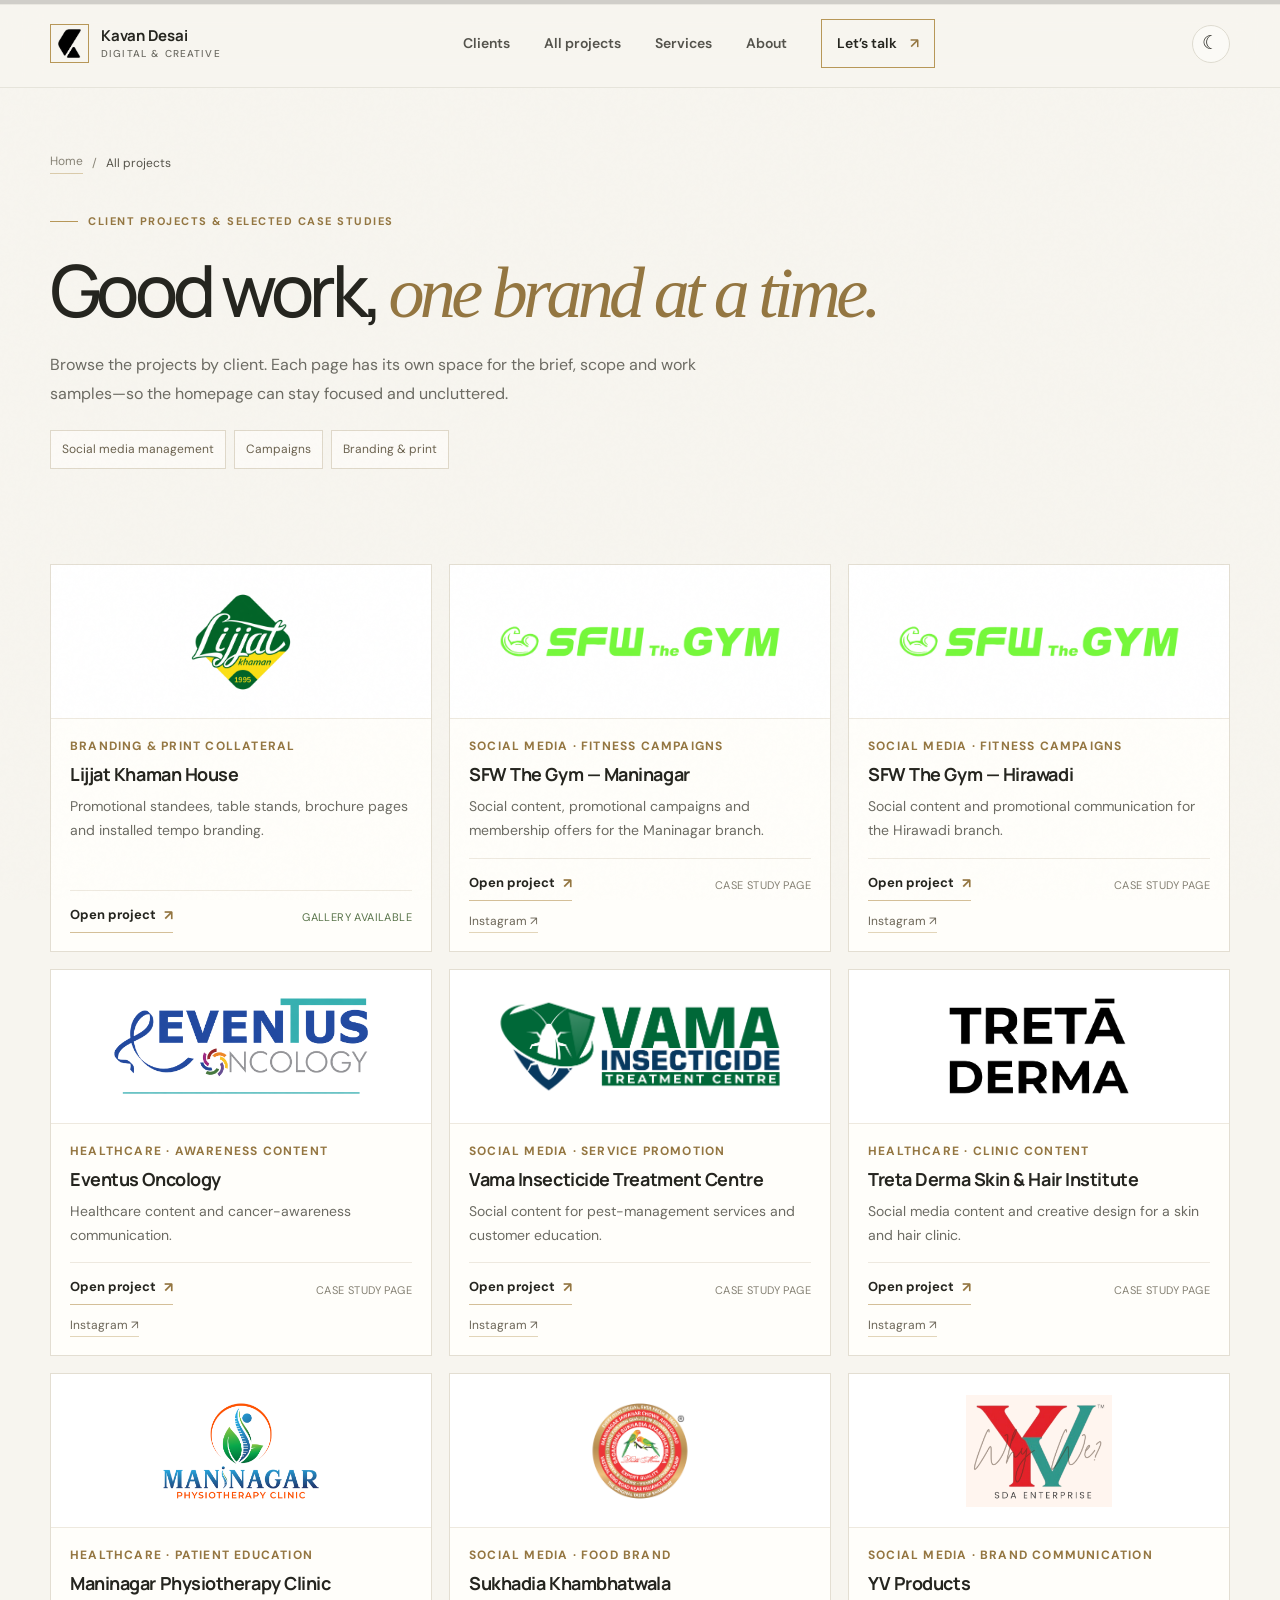
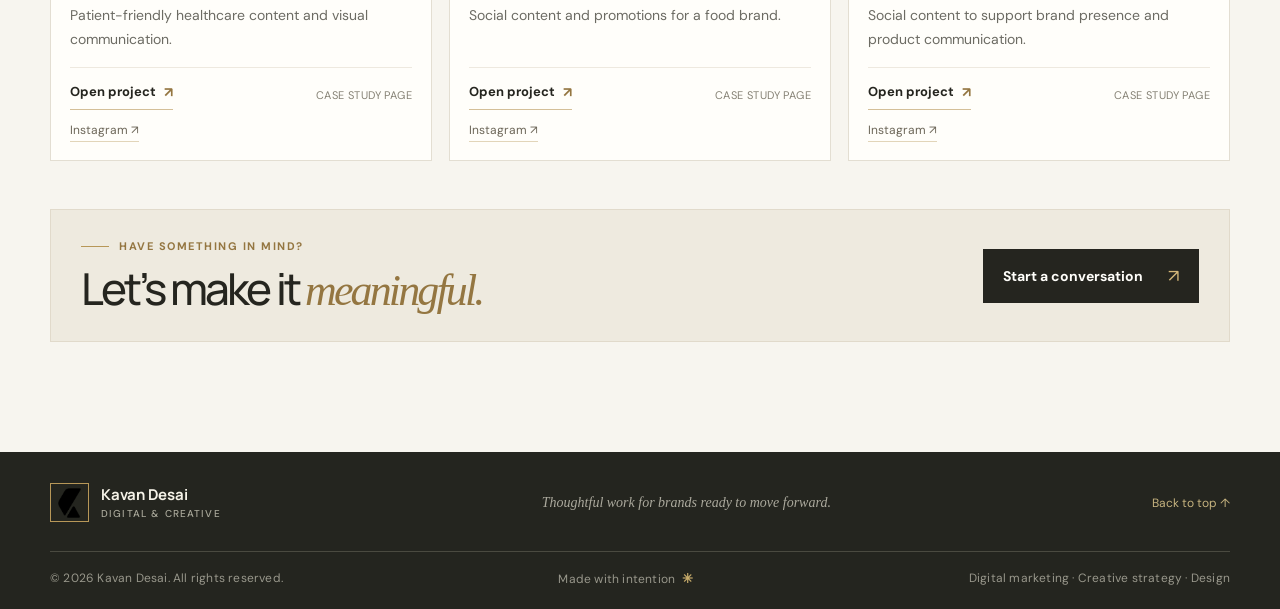
==== commit 96e325cb: "Add files via upload" ====
--- a/work.html
+++ b/work.html
@@ -7,7 +7,7 @@
   <meta name="description" content="Explore client projects and case studies by Kavan Desai — digital marketing, social media management and branding." />
   <title>All Projects — Kavan Desai Portfolio</title>
   <link rel="preconnect" href="https://fonts.googleapis.com"><link rel="preconnect" href="https://fonts.gstatic.com" crossorigin><link href="https://fonts.googleapis.com/css2?family=DM+Sans:wght@400;500;600;700&family=Manrope:wght@400;500;600;700;800&display=swap" rel="stylesheet">
-  <link rel="stylesheet" href="styles.css?v=geometric-logo-fix" />
+  <link rel="stylesheet" href="styles.css?v=ios-text-icons-20261015" />
   <script>
     try { if (localStorage.getItem('kavan-portfolio-theme') === 'dark') document.documentElement.setAttribute('data-theme', 'dark'); } catch (_) {}
   </script>
@@ -19,24 +19,24 @@
     <a class="brand" href="index.html#top" aria-label="Kavan Desai home"><span class="brand-mark" aria-hidden="true"><img class="brand-symbol" src="assets/kavan-geometric-mark.png" alt=""></span><span class="brand-name">Kavan Desai<small>Digital &amp; Creative</small></span></a>
     <button class="menu-toggle" aria-label="Open navigation" aria-expanded="false" aria-controls="site-nav"><span></span><span></span></button>
     <nav class="site-nav" id="site-nav" aria-label="Main navigation">
-      <a href="index.html#clients">Clients</a><a href="work.html">All projects</a><a href="index.html#services">Services</a><a href="index.html#about">About</a><a class="nav-cta" href="index.html#contact">Let’s talk <span>↗</span></a>
+      <a href="index.html#clients">Clients</a><a href="work.html">All projects</a><a href="index.html#services">Services</a><a href="index.html#about">About</a><a class="nav-cta" href="index.html#contact">Let’s talk <span>↗︎</span></a>
     </nav>
-      <button class="theme-toggle" type="button" aria-label="Switch to dark theme" aria-pressed="false" title="Switch to dark theme"><span class="theme-toggle-icon" aria-hidden="true">☾</span></button></div></header>
+      <button class="theme-toggle" type="button" aria-label="Switch to dark theme" aria-pressed="false" title="Switch to dark theme"><span class="theme-toggle-icon" aria-hidden="true">☾︎</span></button></div></header>
   <main>
     <section class="project-index-hero section-shell"><div class="case-breadcrumb"><a href="index.html#top">Home</a><span>/</span><span>All projects</span></div><div class="eyebrow"><span class="eyebrow-line"></span> Client projects & selected case studies</div><h1>Good work, <em>one brand at a time.</em></h1><p>Browse the projects by client. Each page has its own space for the brief, scope and work samples—so the homepage can stay focused and uncluttered.</p><div class="case-tags"><span>Social media management</span><span>Campaigns</span><span>Branding & print</span></div></section>
     <section class="project-directory section-shell"><div class="project-directory-grid">
-<article class="directory-card"><a class="directory-logo" href="projects/lijjat-khaman-house.html"><img src="assets/lijjat-khaman-house.png" alt="Lijjat Khaman House logo" loading="lazy"></a><div class="directory-copy"><span class="project-type">Branding & print collateral</span><h3>Lijjat Khaman House</h3><p>Promotional standees, table stands, brochure pages and installed tempo branding.</p><div class="directory-card-bottom"><a class="project-card-link" href="projects/lijjat-khaman-house.html">Open project <span>↗</span></a><span class="directory-status status-actual">Gallery available</span></div></div></article>
-<article class="directory-card"><a class="directory-logo" href="projects/sfw-the-gym-maninagar.html"><img src="assets/sfw-the-gym-logo.png" alt="SFW The Gym — Maninagar logo" loading="lazy"></a><div class="directory-copy"><span class="project-type">Social media · Fitness campaigns</span><h3>SFW The Gym — Maninagar</h3><p>Social content, promotional campaigns and membership offers for the Maninagar branch.</p><div class="directory-card-bottom"><a class="project-card-link" href="projects/sfw-the-gym-maninagar.html">Open project <span>↗</span></a><span class="directory-status">Case study page</span></div><a class="directory-social" href="https://instagram.com/sfwmaninagar" target="_blank" rel="noopener noreferrer">Instagram ↗</a></div></article>
-<article class="directory-card"><a class="directory-logo" href="projects/sfw-the-gym-hirawadi.html"><img src="assets/sfw-the-gym-logo.png" alt="SFW The Gym — Hirawadi logo" loading="lazy"></a><div class="directory-copy"><span class="project-type">Social media · Fitness campaigns</span><h3>SFW The Gym — Hirawadi</h3><p>Social content and promotional communication for the Hirawadi branch.</p><div class="directory-card-bottom"><a class="project-card-link" href="projects/sfw-the-gym-hirawadi.html">Open project <span>↗</span></a><span class="directory-status">Case study page</span></div><a class="directory-social" href="https://instagram.com/team_sfw_hirawadi" target="_blank" rel="noopener noreferrer">Instagram ↗</a></div></article>
-<article class="directory-card"><a class="directory-logo" href="projects/eventus-oncology.html"><img src="assets/eventus-oncology.png" alt="Eventus Oncology logo" loading="lazy"></a><div class="directory-copy"><span class="project-type">Healthcare · Awareness content</span><h3>Eventus Oncology</h3><p>Healthcare content and cancer-awareness communication.</p><div class="directory-card-bottom"><a class="project-card-link" href="projects/eventus-oncology.html">Open project <span>↗</span></a><span class="directory-status">Case study page</span></div><a class="directory-social" href="https://www.instagram.com/eventusoncology?srtk=MXBlYnNmdWxpd2E0cQ==" target="_blank" rel="noopener noreferrer">Instagram ↗</a></div></article>
-<article class="directory-card"><a class="directory-logo" href="projects/vama-insecticide-treatment-centre.html"><img src="assets/vama-insecticide-treatment-centre.png" alt="Vama Insecticide Treatment Centre logo" loading="lazy"></a><div class="directory-copy"><span class="project-type">Social media · Service promotion</span><h3>Vama Insecticide Treatment Centre</h3><p>Social content for pest-management services and customer education.</p><div class="directory-card-bottom"><a class="project-card-link" href="projects/vama-insecticide-treatment-centre.html">Open project <span>↗</span></a><span class="directory-status">Case study page</span></div><a class="directory-social" href="https://instagram.com/vamainsecticidetreatment" target="_blank" rel="noopener noreferrer">Instagram ↗</a></div></article>
-<article class="directory-card"><a class="directory-logo" href="projects/treta-derma.html"><img src="assets/treta-derma.png" alt="Treta Derma Skin & Hair Institute logo" loading="lazy"></a><div class="directory-copy"><span class="project-type">Healthcare · Clinic content</span><h3>Treta Derma Skin & Hair Institute</h3><p>Social media content and creative design for a skin and hair clinic.</p><div class="directory-card-bottom"><a class="project-card-link" href="projects/treta-derma.html">Open project <span>↗</span></a><span class="directory-status">Case study page</span></div><a class="directory-social" href="https://instagram.com/tretaderma" target="_blank" rel="noopener noreferrer">Instagram ↗</a></div></article>
-<article class="directory-card"><a class="directory-logo" href="projects/maninagar-physiotherapy-clinic.html"><img src="assets/maninagar-physiotherapy-clinic.png" alt="Maninagar Physiotherapy Clinic logo" loading="lazy"></a><div class="directory-copy"><span class="project-type">Healthcare · Patient education</span><h3>Maninagar Physiotherapy Clinic</h3><p>Patient-friendly healthcare content and visual communication.</p><div class="directory-card-bottom"><a class="project-card-link" href="projects/maninagar-physiotherapy-clinic.html">Open project <span>↗</span></a><span class="directory-status">Case study page</span></div><a class="directory-social" href="https://instagram.com/maninagarphysio" target="_blank" rel="noopener noreferrer">Instagram ↗</a></div></article>
-<article class="directory-card"><a class="directory-logo" href="projects/sukhadia-khambhatwala.html"><img src="assets/sukhadia-khambhatwala.png" alt="Sukhadia Khambhatwala logo" loading="lazy"></a><div class="directory-copy"><span class="project-type">Social media · Food brand</span><h3>Sukhadia Khambhatwala</h3><p>Social content and promotions for a food brand.</p><div class="directory-card-bottom"><a class="project-card-link" href="projects/sukhadia-khambhatwala.html">Open project <span>↗</span></a><span class="directory-status">Case study page</span></div><a class="directory-social" href="https://instagram.com/sukhadia_khambhatwala" target="_blank" rel="noopener noreferrer">Instagram ↗</a></div></article>
-<article class="directory-card"><a class="directory-logo" href="projects/yv-products.html"><img src="assets/yv-products.png" alt="YV Products logo" loading="lazy"></a><div class="directory-copy"><span class="project-type">Social media · Brand communication</span><h3>YV Products</h3><p>Social content to support brand presence and product communication.</p><div class="directory-card-bottom"><a class="project-card-link" href="projects/yv-products.html">Open project <span>↗</span></a><span class="directory-status">Case study page</span></div><a class="directory-social" href="https://instagram.com/yv_products" target="_blank" rel="noopener noreferrer">Instagram ↗</a></div></article>
-    </div><div class="directory-footer-cta"><div><span class="eyebrow"><span class="eyebrow-line"></span> Have something in mind?</span><h2>Let’s make it <em>meaningful.</em></h2></div><a class="button button-dark" href="index.html#contact">Start a conversation <span>↗</span></a></div></section>
+<article class="directory-card"><a class="directory-logo" href="projects/lijjat-khaman-house.html"><img src="assets/lijjat-khaman-house.png" alt="Lijjat Khaman House logo" loading="lazy"></a><div class="directory-copy"><span class="project-type">Branding & print collateral</span><h3>Lijjat Khaman House</h3><p>Promotional standees, table stands, brochure pages and installed tempo branding.</p><div class="directory-card-bottom"><a class="project-card-link" href="projects/lijjat-khaman-house.html">Open project <span>↗︎</span></a><span class="directory-status status-actual">Gallery available</span></div></div></article>
+<article class="directory-card"><a class="directory-logo" href="projects/sfw-the-gym-maninagar.html"><img src="assets/sfw-the-gym-logo.png" alt="SFW The Gym — Maninagar logo" loading="lazy"></a><div class="directory-copy"><span class="project-type">Social media · Fitness campaigns</span><h3>SFW The Gym — Maninagar</h3><p>Social content, promotional campaigns and membership offers for the Maninagar branch.</p><div class="directory-card-bottom"><a class="project-card-link" href="projects/sfw-the-gym-maninagar.html">Open project <span>↗︎</span></a><span class="directory-status">Case study page</span></div><a class="directory-social" href="https://instagram.com/sfwmaninagar" target="_blank" rel="noopener noreferrer">Instagram ↗︎</a></div></article>
+<article class="directory-card"><a class="directory-logo" href="projects/sfw-the-gym-hirawadi.html"><img src="assets/sfw-the-gym-logo.png" alt="SFW The Gym — Hirawadi logo" loading="lazy"></a><div class="directory-copy"><span class="project-type">Social media · Fitness campaigns</span><h3>SFW The Gym — Hirawadi</h3><p>Social content and promotional communication for the Hirawadi branch.</p><div class="directory-card-bottom"><a class="project-card-link" href="projects/sfw-the-gym-hirawadi.html">Open project <span>↗︎</span></a><span class="directory-status">Case study page</span></div><a class="directory-social" href="https://instagram.com/team_sfw_hirawadi" target="_blank" rel="noopener noreferrer">Instagram ↗︎</a></div></article>
+<article class="directory-card"><a class="directory-logo" href="projects/eventus-oncology.html"><img src="assets/eventus-oncology.png" alt="Eventus Oncology logo" loading="lazy"></a><div class="directory-copy"><span class="project-type">Healthcare · Awareness content</span><h3>Eventus Oncology</h3><p>Healthcare content and cancer-awareness communication.</p><div class="directory-card-bottom"><a class="project-card-link" href="projects/eventus-oncology.html">Open project <span>↗︎</span></a><span class="directory-status">Case study page</span></div><a class="directory-social" href="https://www.instagram.com/eventusoncology?srtk=MXBlYnNmdWxpd2E0cQ==" target="_blank" rel="noopener noreferrer">Instagram ↗︎</a></div></article>
+<article class="directory-card"><a class="directory-logo" href="projects/vama-insecticide-treatment-centre.html"><img src="assets/vama-insecticide-treatment-centre.png" alt="Vama Insecticide Treatment Centre logo" loading="lazy"></a><div class="directory-copy"><span class="project-type">Social media · Service promotion</span><h3>Vama Insecticide Treatment Centre</h3><p>Social content for pest-management services and customer education.</p><div class="directory-card-bottom"><a class="project-card-link" href="projects/vama-insecticide-treatment-centre.html">Open project <span>↗︎</span></a><span class="directory-status">Case study page</span></div><a class="directory-social" href="https://instagram.com/vamainsecticidetreatment" target="_blank" rel="noopener noreferrer">Instagram ↗︎</a></div></article>
+<article class="directory-card"><a class="directory-logo" href="projects/treta-derma.html"><img src="assets/treta-derma.png" alt="Treta Derma Skin & Hair Institute logo" loading="lazy"></a><div class="directory-copy"><span class="project-type">Healthcare · Clinic content</span><h3>Treta Derma Skin & Hair Institute</h3><p>Social media content and creative design for a skin and hair clinic.</p><div class="directory-card-bottom"><a class="project-card-link" href="projects/treta-derma.html">Open project <span>↗︎</span></a><span class="directory-status">Case study page</span></div><a class="directory-social" href="https://instagram.com/tretaderma" target="_blank" rel="noopener noreferrer">Instagram ↗︎</a></div></article>
+<article class="directory-card"><a class="directory-logo" href="projects/maninagar-physiotherapy-clinic.html"><img src="assets/maninagar-physiotherapy-clinic.png" alt="Maninagar Physiotherapy Clinic logo" loading="lazy"></a><div class="directory-copy"><span class="project-type">Healthcare · Patient education</span><h3>Maninagar Physiotherapy Clinic</h3><p>Patient-friendly healthcare content and visual communication.</p><div class="directory-card-bottom"><a class="project-card-link" href="projects/maninagar-physiotherapy-clinic.html">Open project <span>↗︎</span></a><span class="directory-status">Case study page</span></div><a class="directory-social" href="https://instagram.com/maninagarphysio" target="_blank" rel="noopener noreferrer">Instagram ↗︎</a></div></article>
+<article class="directory-card"><a class="directory-logo" href="projects/sukhadia-khambhatwala.html"><img src="assets/sukhadia-khambhatwala.png" alt="Sukhadia Khambhatwala logo" loading="lazy"></a><div class="directory-copy"><span class="project-type">Social media · Food brand</span><h3>Sukhadia Khambhatwala</h3><p>Social content and promotions for a food brand.</p><div class="directory-card-bottom"><a class="project-card-link" href="projects/sukhadia-khambhatwala.html">Open project <span>↗︎</span></a><span class="directory-status">Case study page</span></div><a class="directory-social" href="https://instagram.com/sukhadia_khambhatwala" target="_blank" rel="noopener noreferrer">Instagram ↗︎</a></div></article>
+<article class="directory-card"><a class="directory-logo" href="projects/yv-products.html"><img src="assets/yv-products.png" alt="YV Products logo" loading="lazy"></a><div class="directory-copy"><span class="project-type">Social media · Brand communication</span><h3>YV Products</h3><p>Social content to support brand presence and product communication.</p><div class="directory-card-bottom"><a class="project-card-link" href="projects/yv-products.html">Open project <span>↗︎</span></a><span class="directory-status">Case study page</span></div><a class="directory-social" href="https://instagram.com/yv_products" target="_blank" rel="noopener noreferrer">Instagram ↗︎</a></div></article>
+    </div><div class="directory-footer-cta"><div><span class="eyebrow"><span class="eyebrow-line"></span> Have something in mind?</span><h2>Let’s make it <em>meaningful.</em></h2></div><a class="button button-dark" href="index.html#contact">Start a conversation <span>↗︎</span></a></div></section>
   </main>
-<footer class="site-footer"><div class="section-shell footer-top"><a class="brand footer-brand" href="index.html#top"><span class="brand-mark" aria-hidden="true"><img class="brand-symbol" src="assets/kavan-geometric-mark.png" alt=""></span><span class="brand-name">Kavan Desai<small>Digital &amp; Creative</small></span></a><p>Thoughtful work for brands ready to move forward.</p><a class="back-top" href="#top">Back to top ↑</a></div><div class="section-shell footer-bottom"><span>© <span id="year"></span> Kavan Desai. All rights reserved.</span><span>Made with intention <b>✳</b></span><span class="footer-location">Digital marketing · Creative strategy · Design</span></div></footer>
-  <script src="script.js"></script>
+<footer class="site-footer"><div class="section-shell footer-top"><a class="brand footer-brand" href="index.html#top"><span class="brand-mark" aria-hidden="true"><img class="brand-symbol" src="assets/kavan-geometric-mark.png" alt=""></span><span class="brand-name">Kavan Desai<small>Digital &amp; Creative</small></span></a><p>Thoughtful work for brands ready to move forward.</p><a class="back-top" href="#top">Back to top ↑︎</a></div><div class="section-shell footer-bottom"><span>© <span id="year"></span> Kavan Desai. All rights reserved.</span><span>Made with intention <b>✳︎</b></span><span class="footer-location">Digital marketing · Creative strategy · Design</span></div></footer>
+  <script src="script.js?v=ios-text-icons-20261015"></script>
 </body>
 </html>
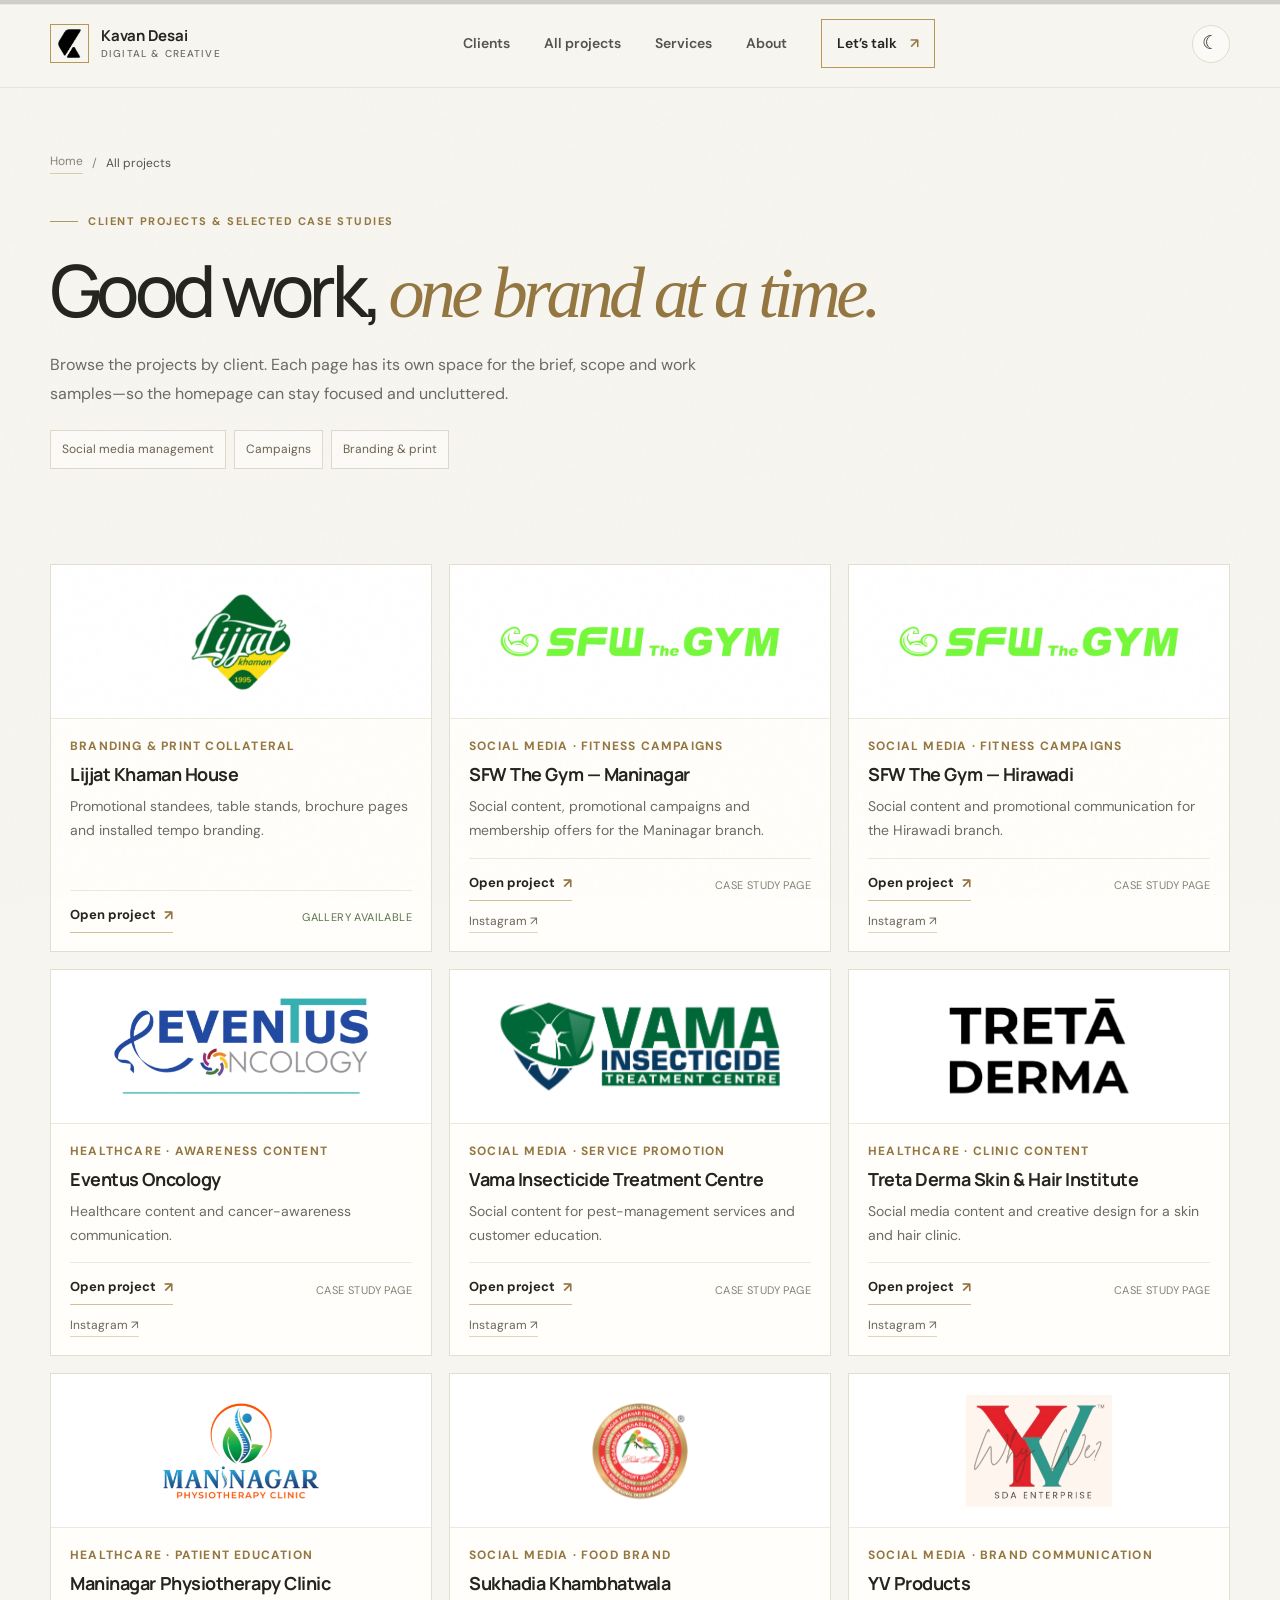
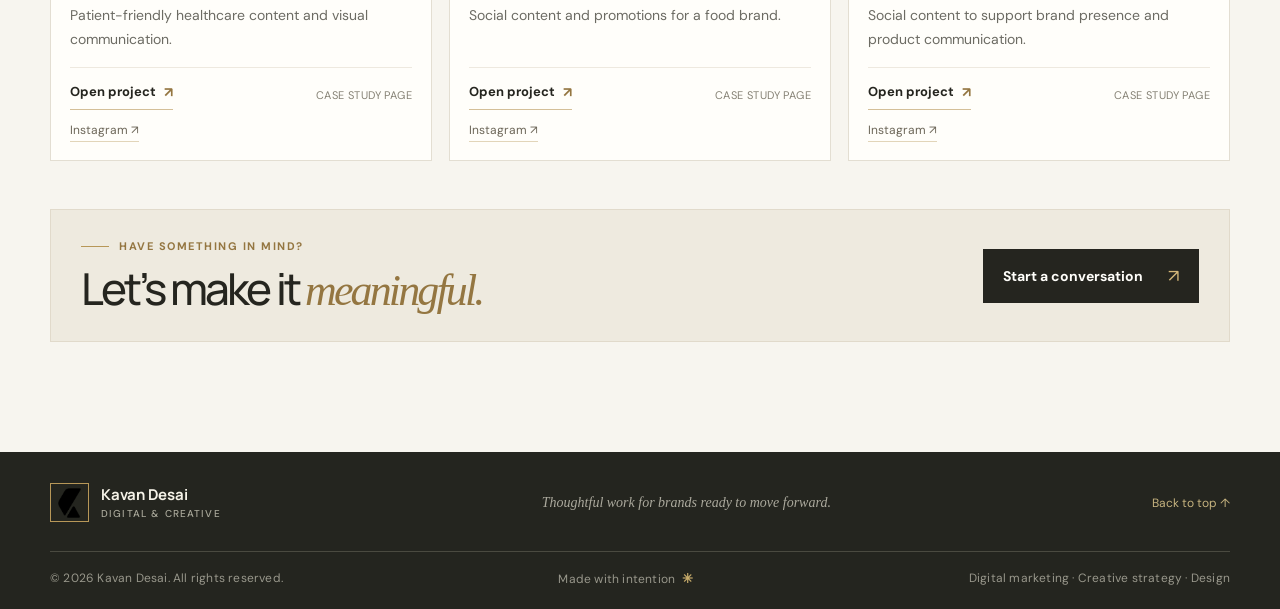
==== commit 72397618: "Add files via upload" ====
--- a/work.html
+++ b/work.html
@@ -7,7 +7,7 @@
   <meta name="description" content="Explore client projects and case studies by Kavan Desai — digital marketing, social media management and branding." />
   <title>All Projects — Kavan Desai Portfolio</title>
   <link rel="preconnect" href="https://fonts.googleapis.com"><link rel="preconnect" href="https://fonts.gstatic.com" crossorigin><link href="https://fonts.googleapis.com/css2?family=DM+Sans:wght@400;500;600;700&family=Manrope:wght@400;500;600;700;800&display=swap" rel="stylesheet">
-  <link rel="stylesheet" href="styles.css?v=ios-text-icons-20261015" />
+  <link rel="stylesheet" href="styles.css?v=interaction-polish-20261016" />
   <script>
     try { if (localStorage.getItem('kavan-portfolio-theme') === 'dark') document.documentElement.setAttribute('data-theme', 'dark'); } catch (_) {}
   </script>
@@ -37,6 +37,6 @@
     </div><div class="directory-footer-cta"><div><span class="eyebrow"><span class="eyebrow-line"></span> Have something in mind?</span><h2>Let’s make it <em>meaningful.</em></h2></div><a class="button button-dark" href="index.html#contact">Start a conversation <span>↗︎</span></a></div></section>
   </main>
 <footer class="site-footer"><div class="section-shell footer-top"><a class="brand footer-brand" href="index.html#top"><span class="brand-mark" aria-hidden="true"><img class="brand-symbol" src="assets/kavan-geometric-mark.png" alt=""></span><span class="brand-name">Kavan Desai<small>Digital &amp; Creative</small></span></a><p>Thoughtful work for brands ready to move forward.</p><a class="back-top" href="#top">Back to top ↑︎</a></div><div class="section-shell footer-bottom"><span>© <span id="year"></span> Kavan Desai. All rights reserved.</span><span>Made with intention <b>✳︎</b></span><span class="footer-location">Digital marketing · Creative strategy · Design</span></div></footer>
-  <script src="script.js?v=ios-text-icons-20261015"></script>
+  <script src="script.js?v=interaction-polish-20261016"></script>
 </body>
 </html>
--- a/styles.css
+++ b/styles.css
@@ -22,7 +22,7 @@
 .hero-photo .portrait-frame:after{content:"";position:absolute;inset:12px;border:1px solid rgba(255,255,255,.44);pointer-events:none}
 .hero-photo .portrait-frame img{display:block;width:100%;height:100%;object-fit:cover;object-position:50% 50%}
 .portrait-label{position:absolute;z-index:3;display:flex;align-items:center;gap:11px;background:#fffdf8;border:1px solid rgba(183,151,88,.43);box-shadow:0 14px 35px rgba(45,42,32,.11);padding:13px 17px;color:#34352d}
-.portrait-label-top{top:42px;right:0}
+.portrait-label-top{top:5px;right:0}
 .portrait-index{font:italic 23px/1 var(--serif);color:var(--gold-deep);padding-right:10px;border-right:1px solid #ded4bd}
 .portrait-label-copy{font-size:9px;font-weight:700;letter-spacing:1.25px;white-space:nowrap}
 .portrait-label-copy small{display:block;margin-top:4px;font-size:8px;font-weight:500;letter-spacing:.1px;color:#777367}
@@ -30,7 +30,7 @@
 .portrait-dot{height:6px;width:6px;background:#d0b273;border-radius:50%}
 .portrait-spark{position:absolute;z-index:2;bottom:11px;right:14px;color:var(--gold-deep);font-size:34px}
 @media(max-width:1050px){.hero-photo{transform:none;margin-left:auto}}
-@media(max-width:760px){.hero-photo{height:420px;max-width:460px;width:100%;margin:22px auto 0;transform:none}.hero-photo .portrait-frame{inset:10px 25px 22px 10px}.portrait-label-top{top:25px;right:-2px}.portrait-note{bottom:38px;left:0}}
+@media(max-width:760px){.hero-photo{height:420px;max-width:460px;width:100%;margin:22px auto 0;transform:none}.hero-photo .portrait-frame{inset:10px 25px 22px 10px}.portrait-label-top{top:-1px;right:-2px}.portrait-note{bottom:38px;left:0}}
 @media(max-width:420px){.hero-photo{height:365px;max-width:360px;width:100%;margin:17px auto 0;transform:none}.hero-photo .portrait-frame{inset:10px 20px 19px 8px}.portrait-label{padding:10px 12px;gap:8px}.portrait-index{font-size:19px;padding-right:7px}.portrait-label-copy{font-size:8px}.portrait-label-copy small{font-size:7px}.portrait-note{font-size:8px;padding:11px 12px;bottom:30px}.portrait-spark{font-size:27px;right:10px}}
 
 /* Client roster with supplied brand logos */
@@ -778,3 +778,498 @@
   .brand-mark .brand-symbol{width:20px;height:26px}
   .about-logo-mark{width:190px;height:244px;left:48px;top:48px}
 }
+
+/* === Refined interaction layer: soft movement, richer hover feedback, and smoother transitions === */
+:root{--motion-fast:180ms;--motion-mid:320ms;--motion-slow:560ms;--motion-ease:cubic-bezier(.22,.61,.36,1)}
+html{scroll-behavior:smooth}
+body{transition:background-color .4s ease,color .4s ease}
+::selection{background:rgba(183,151,88,.28);color:var(--ink)}
+a,button{-webkit-tap-highlight-color:transparent}
+button:active,.button:active,.filter-chip:active,.standee-open:active{transform:scale(.985)}
+:where(a,button,input,select,textarea):focus-visible{outline:2px solid var(--gold-deep);outline-offset:4px}
+
+/* Links and navigation feel responsive without adding visual clutter. */
+.site-nav>a,.nav-cta,.text-link,.project-card-link,.directory-social,.back-top{transition:color .25s ease,border-color .25s ease,background-color .3s ease,transform .3s var(--motion-ease),opacity .25s ease}
+.site-nav>a[aria-current="location"]:not(.nav-cta){color:var(--gold-deep)}
+.site-nav>a[aria-current="location"]:not(.nav-cta)::after{right:0}
+.nav-cta:hover{transform:translateY(-2px);box-shadow:0 8px 20px rgba(183,151,88,.14)}
+.text-link span,.project-card-link span,.back-top{transition:color .25s ease,transform .3s var(--motion-ease),opacity .25s ease}
+.text-link:hover span,.project-card-link:hover span{transform:translate(4px,-3px)}
+.case-breadcrumb a,.directory-social{transition:color .25s ease,border-color .25s ease}
+.case-breadcrumb a:hover,.directory-social:hover{color:var(--gold-deep);border-color:var(--gold-deep)}
+
+/* Primary controls get a tiny magnetic nudge on desktop (values are set by script.js). */
+.button,.theme-toggle,.site-nav .nav-cta{translate:var(--mag-x,0px) var(--mag-y,0px);transition:translate .16s ease,transform .28s var(--motion-ease),background-color .3s ease,color .3s ease,border-color .3s ease,box-shadow .3s ease}
+.button{box-shadow:0 0 0 rgba(0,0,0,0)}
+.button:hover{box-shadow:0 12px 26px rgba(37,37,31,.10)}
+.button-dark:hover{background:var(--gold-deep);color:#20211a}
+.button-dark:hover span{color:#20211a}
+.theme-toggle:active{transform:scale(.95) rotate(-8deg)}
+.filter-chip{transition:background-color .25s ease,color .25s ease,border-color .25s ease,transform .2s ease,box-shadow .25s ease}
+.filter-chip:hover{transform:translateY(-2px);box-shadow:0 5px 14px rgba(37,37,31,.08)}
+
+/* Cards lift gently; the heading and border respond together. */
+.featured-project,.directory-card,.client-logo-card,.standee-card,.social-client-tile,.case-hero-logo,.case-note-card,.all-projects-cta,.directory-footer-cta{
+  will-change:auto;
+  transition:transform .38s var(--motion-ease),border-color .32s ease,box-shadow .38s ease,background-color .35s ease,color .25s ease;
+}
+.featured-project:hover,.directory-card:hover,.client-logo-card:hover,.standee-card:hover,.social-client-tile:hover,.case-hero-logo:hover,.case-note-card:hover,.all-projects-cta:hover,.directory-footer-cta:hover{
+  border-color:rgba(183,151,88,.68);
+  box-shadow:0 18px 42px rgba(42,40,31,.095);
+}
+html[data-theme="dark"] .featured-project:hover,html[data-theme="dark"] .directory-card:hover,html[data-theme="dark"] .client-logo-card:hover,html[data-theme="dark"] .standee-card:hover,html[data-theme="dark"] .social-client-tile:hover,html[data-theme="dark"] .case-hero-logo:hover,html[data-theme="dark"] .case-note-card:hover{
+  box-shadow:0 20px 42px rgba(0,0,0,.24);
+}
+.featured-project-copy h3,.directory-copy h3,.client-card-info h4,.standee-meta h4,.project-meta h3,.service-row h3,.process-step h3{
+  transition:color .28s ease,transform .3s var(--motion-ease);
+}
+.featured-project:hover .featured-project-copy h3,.directory-card:hover .directory-copy h3,.client-logo-card:hover .client-card-info h4,.standee-card:hover .standee-meta h4,.project-card:hover .project-meta h3,.service-row:hover h3,.process-step:hover h3{color:var(--gold-deep)}
+.service-row{background:transparent;transition:padding .3s var(--motion-ease),border-color .3s ease,background-color .3s ease}
+.service-row:hover{background:linear-gradient(90deg,rgba(183,151,88,.075),transparent 78%)}
+html[data-theme="dark"] .service-row:hover{background:linear-gradient(90deg,rgba(215,187,128,.07),transparent 78%)}
+.process-step{transition:transform .35s var(--motion-ease),border-color .3s ease,background-color .3s ease}
+.process-step:hover{border-top-color:var(--gold-deep)}
+.process-icon{display:inline-block;transition:transform .4s var(--motion-ease),color .3s ease}
+.process-step:hover .process-icon{transform:translateY(-3px) rotate(-5deg) scale(1.08);color:var(--ink)}
+.eyebrow-line{transform-origin:left center;transition:width .35s var(--motion-ease),opacity .3s ease}
+.eyebrow:hover .eyebrow-line,.lijjat-subsection-heading:hover .eyebrow-line{width:40px}
+
+/* Images get a slightly deeper zoom while their cards stay composed. */
+.portrait-frame img,.featured-project-cover>img,.directory-logo img,.client-logo-art img,.standee-image-wrap img,.case-hero-logo img,.social-client-logo img,.project-visual img{
+  transition:transform .65s var(--motion-ease),filter .4s ease;
+  backface-visibility:hidden;
+}
+.featured-project:hover .featured-project-cover>img{transform:scale(1.055)}
+.directory-card:hover .directory-logo img,.client-logo-card:hover .client-logo-art img{transform:scale(1.065)}
+.standee-card:hover .standee-image-wrap img{transform:scale(1.045)}
+.case-hero-logo:hover img{transform:scale(1.035)}
+.social-client-tile:hover .social-client-logo img{transform:scale(1.07)}
+.hero-photo:hover .portrait-frame img{transform:scale(1.04)}
+.portrait-frame{isolation:isolate}
+.portrait-label-top,.portrait-note{transition:transform .38s var(--motion-ease),box-shadow .38s ease,border-color .3s ease}
+.hero-photo:hover .portrait-label-top{transform:translateY(-4px)}
+.hero-photo:hover .portrait-note{transform:translateY(3px);box-shadow:0 16px 34px rgba(45,42,32,.2)}
+.about-frame:before,.about-frame:after{transition:transform .8s var(--motion-ease),border-color .5s ease}
+.about-art:hover .about-frame:before{transform:scale(1.055) rotate(3deg)}
+.about-art:hover .about-frame:after{transform:rotate(39deg) translateY(-5px)}
+
+/* Abstract previews respond on hover too, making the work grid feel alive. */
+.gym-orb,.health-ring,.food-sun,.treta-arch,.physio-motion{transition:transform .65s var(--motion-ease),opacity .4s ease}
+.project-visual:hover .gym-orb{transform:scale(1.055)}
+.project-visual:hover .health-ring{transform:scale(1.055)}
+.project-visual:hover .food-sun{transform:translateX(-50%) scale(1.06);opacity:.96}
+.project-visual:hover .treta-arch{transform:rotate(11deg) translateY(-4px)}
+.project-visual:hover .physio-motion{transform:rotate(-22deg) scale(1.04)}
+
+/* Form focus feels deliberate, with a subtle label and field response. */
+.form-row{transition:transform .28s var(--motion-ease)}
+.form-row:focus-within{transform:translateX(3px)}
+.form-row label{transition:color .25s ease}
+.form-row:focus-within label{color:var(--gold-deep)}
+.form-row input,.form-row select,.form-row textarea{transition:border-color .25s ease,background-color .3s ease,box-shadow .25s ease}
+.form-row input:focus,.form-row select:focus,.form-row textarea:focus{box-shadow:0 1px 0 var(--gold-deep)}
+.contact-form{transition:transform .4s var(--motion-ease),border-color .35s ease,box-shadow .35s ease,background-color .35s ease}
+.contact-form:focus-within{border-color:rgba(183,151,88,.55);box-shadow:0 20px 52px rgba(44,42,33,.09)}
+.standee-lightbox[open]{animation:lightbox-enter .28s var(--motion-ease) both}
+@keyframes lightbox-enter{from{opacity:0;transform:translateY(10px) scale(.985)}to{opacity:1;transform:translateY(0) scale(1)}}
+
+/* Reveal a broader set of sections and descriptions as the visitor scrolls. */
+.reveal{transition:opacity .78s var(--motion-ease),transform .78s var(--motion-ease);transition-delay:0s}
+.reveal.reveal-delay{transition-delay:.1s}
+.reveal.reveal-delay-2{transition-delay:.18s}
+.reveal.reveal-delay-3{transition-delay:.26s}
+.reveal.is-visible{will-change:auto}
+
+@media(hover:hover) and (pointer:fine){
+  .project-visual:hover{transform:translateY(-5px)}
+  .text-link:hover,.project-card-link:hover,.back-top:hover{opacity:1}
+}
+@media(max-width:760px){
+  .featured-project:hover,.directory-card:hover,.client-logo-card:hover,.standee-card:hover,.social-client-tile:hover,.case-hero-logo:hover,.case-note-card:hover{transform:none}
+  .featured-project:hover .featured-project-cover>img,.directory-card:hover .directory-logo img,.client-logo-card:hover .client-logo-art img,.standee-card:hover .standee-image-wrap img,.case-hero-logo:hover img,.social-client-tile:hover .social-client-logo img,.hero-photo:hover .portrait-frame img{transform:none}
+  .button:active,.theme-toggle:active,.filter-chip:active{transform:scale(.98)}
+}
+@media(prefers-reduced-motion:reduce){
+  html{scroll-behavior:auto}
+  *,*::before,*::after{scroll-behavior:auto!important;animation-duration:.01ms!important;animation-iteration-count:1!important;transition-duration:.01ms!important;transition-delay:0ms!important}
+  .reveal{opacity:1!important;transform:none!important}
+}
+/* Generic visual-card image zoom for project artwork that uses a real image. */
+.project-visual:hover img{transform:scale(1.04)}
+/* Hover and keyboard-focus get the same visual cue, including on touch-assisted keyboards. */
+.featured-project:focus-within,.directory-card:focus-within,.client-logo-card:focus-within,.standee-card:focus-within{border-color:rgba(183,151,88,.7);box-shadow:0 16px 32px rgba(42,40,31,.08)}
+html[data-theme="dark"] .featured-project:focus-within,html[data-theme="dark"] .directory-card:focus-within,html[data-theme="dark"] .client-logo-card:focus-within,html[data-theme="dark"] .standee-card:focus-within{border-color:rgba(215,187,128,.7);box-shadow:0 18px 34px rgba(0,0,0,.22)}
+
+/* Homepage hero refresh: portfolio stats, stronger typography, and an editorial background. */
+.hero.hero-refresh{
+  isolation:isolate;
+  min-height:740px;
+  padding-top:42px;
+  padding-bottom:56px;
+}
+.hero.hero-refresh::before{
+  content:"";
+  position:absolute;
+  z-index:-2;
+  top:0;
+  bottom:0;
+  left:calc((100% - 100vw)/2);
+  width:100vw;
+  pointer-events:none;
+  background:
+    radial-gradient(ellipse at 76% 44%, rgba(183,151,88,.16), transparent 27%),
+    radial-gradient(ellipse at 16% 11%, rgba(222,219,208,.42), transparent 25%),
+    linear-gradient(132deg, transparent 0 63%, rgba(183,151,88,.045) 63.1%, transparent 63.3%),
+    linear-gradient(rgba(183,151,88,.035) 1px, transparent 1px),
+    linear-gradient(90deg, rgba(183,151,88,.035) 1px, transparent 1px),
+    var(--paper);
+  background-size:auto,auto,auto,38px 38px,38px 38px,auto;
+  -webkit-mask-image:linear-gradient(180deg,#000 0%,#000 78%,rgba(0,0,0,.72) 100%);
+  mask-image:linear-gradient(180deg,#000 0%,#000 78%,rgba(0,0,0,.72) 100%);
+}
+.hero.hero-refresh::after{
+  content:"";
+  position:absolute;
+  z-index:-1;
+  top:48%;
+  right:3%;
+  width:clamp(300px,31vw,470px);
+  aspect-ratio:1;
+  border:1px solid rgba(183,151,88,.22);
+  border-radius:50%;
+  box-shadow:0 0 0 22px rgba(183,151,88,.035),0 0 0 52px rgba(183,151,88,.025),0 0 0 85px rgba(183,151,88,.018);
+  pointer-events:none;
+  transform:translateY(-50%);
+  animation:hero-halo-drift 16s ease-in-out infinite;
+}
+.hero-refresh .hero-copy{max-width:590px;position:relative;z-index:2}
+.hero-refresh .eyebrow{font-size:10px;letter-spacing:1.55px}
+.hero-stats{
+  display:grid;
+  grid-template-columns:repeat(3,minmax(0,1fr));
+  gap:9px;
+  max-width:510px;
+  margin:23px 0 25px;
+}
+.hero-stat{
+  position:relative;
+  min-width:0;
+  min-height:66px;
+  padding:11px 13px 12px;
+  display:flex;
+  flex-direction:column;
+  justify-content:center;
+  overflow:hidden;
+  border:1px solid rgba(183,151,88,.28);
+  border-radius:2px;
+  background:rgba(255,254,250,.83);
+  box-shadow:0 8px 24px rgba(37,37,31,.035);
+  transition:transform .28s var(--ease),border-color .28s ease,box-shadow .28s ease,background-color .28s ease;
+}
+.hero-stat::after{
+  content:"";
+  position:absolute;
+  width:42px;
+  height:42px;
+  top:-25px;
+  right:-20px;
+  border:1px solid rgba(183,151,88,.24);
+  border-radius:50%;
+  box-shadow:0 0 0 7px rgba(183,151,88,.025);
+  pointer-events:none;
+}
+.hero-stat strong{
+  display:block;
+  color:var(--gold-deep);
+  font:600 clamp(22px,2.2vw,28px)/1 var(--display);
+  letter-spacing:-.06em;
+  white-space:nowrap;
+}
+.hero-stat span{
+  display:block;
+  color:var(--muted);
+  margin-top:7px;
+  font:500 10px/1.25 var(--sans);
+  letter-spacing:.06px;
+}
+.hero-refresh .hero-copy h1{
+  max-width:585px;
+  margin:0 0 19px;
+  font-size:clamp(48px,5.05vw,68px);
+  line-height:1.025;
+  letter-spacing:-.068em;
+}
+.hero-refresh .hero-title-line{display:block}
+.hero-refresh .hero-copy h1 em{display:block;margin-top:1px}
+.hero-refresh .hero-intro{max-width:475px;margin-bottom:27px;font-size:16px;line-height:1.78}
+.hero-refresh .hero-note{margin-top:29px}
+.hero-refresh .hero-art{position:relative;z-index:1}
+.hero-refresh .hero-side-note{z-index:1}
+.hero-link-icon{
+  display:inline-block;
+  width:17px;
+  height:17px;
+  flex:0 0 17px;
+  fill:none;
+  stroke:var(--gold);
+  stroke-width:1.65;
+  stroke-linecap:round;
+  stroke-linejoin:round;
+  transition:transform .28s var(--ease),stroke .28s ease;
+}
+.hero-refresh .text-link .hero-link-icon{stroke:var(--gold-deep);margin-left:5px;vertical-align:middle}
+.hero-refresh .button-dark .hero-link-icon{margin-left:10px}
+.hero-refresh .hero-actions a:hover .hero-link-icon{transform:translate(2px,-2px)}
+.hero-refresh .hero-stat:hover{transform:translateY(-3px);border-color:rgba(183,151,88,.62);box-shadow:0 15px 30px rgba(37,37,31,.075)}
+html[data-theme="dark"] .hero.hero-refresh::before{
+  background:
+    radial-gradient(ellipse at 76% 44%, rgba(215,187,128,.11), transparent 28%),
+    radial-gradient(ellipse at 16% 11%, rgba(70,73,58,.22), transparent 25%),
+    linear-gradient(132deg, transparent 0 63%, rgba(215,187,128,.035) 63.1%, transparent 63.3%),
+    linear-gradient(rgba(215,187,128,.025) 1px, transparent 1px),
+    linear-gradient(90deg, rgba(215,187,128,.025) 1px, transparent 1px),
+    var(--paper);
+}
+html[data-theme="dark"] .hero-stat{background:rgba(34,36,30,.87);border-color:rgba(215,187,128,.25);box-shadow:0 8px 25px rgba(0,0,0,.09)}
+html[data-theme="dark"] .hero-stat:hover{border-color:rgba(215,187,128,.62);box-shadow:0 15px 30px rgba(0,0,0,.2)}
+@keyframes hero-halo-drift{0%,100%{transform:translateY(-50%) rotate(0deg)}50%{transform:translateY(calc(-50% - 8px)) rotate(3deg)}}
+@media(max-width:1050px){
+  .hero.hero-refresh{min-height:700px;gap:26px}
+  .hero-refresh .hero-copy h1{font-size:clamp(47px,5.25vw,61px)}
+  .hero-stats{gap:7px}
+  .hero-stat{padding-inline:10px}
+  .hero-stat span{font-size:9px}
+  .hero.hero-refresh::after{right:0;width:clamp(280px,31vw,370px)}
+}
+@media(max-width:760px){
+  .hero.hero-refresh{grid-template-columns:1fr;min-height:auto;padding-top:42px;padding-bottom:42px;gap:8px}
+  .hero-refresh .hero-copy{max-width:620px}
+  .hero-refresh .eyebrow{font-size:10px;letter-spacing:1.2px}
+  .hero-stats{max-width:100%;gap:8px;margin:22px 0 25px}
+  .hero-stat{min-height:63px;padding:10px 12px}
+  .hero-stat strong{font-size:clamp(22px,6.4vw,27px)}
+  .hero-stat span{font-size:10px;line-height:1.3}
+  .hero-refresh .hero-copy h1{font-size:clamp(43px,9vw,62px);line-height:1.035;margin-bottom:18px}
+  .hero-refresh .hero-intro{font-size:16px;line-height:1.75;margin-bottom:25px}
+  .hero-refresh .hero-note{margin-top:27px}
+  .hero.hero-refresh::after{width:270px;right:-75px;top:69%;opacity:.7}
+  .hero-refresh .hero-art{margin-top:18px}
+}
+@media(max-width:420px){
+  .hero.hero-refresh{padding-top:36px;padding-bottom:36px}
+  .hero-stats{gap:7px;margin:19px 0 23px}
+  .hero-stat{min-height:60px;padding:9px 9px}
+  .hero-stat strong{font-size:23px}
+  .hero-stat span{font-size:9px;letter-spacing:0}
+  .hero-refresh .hero-copy h1{font-size:clamp(36px,10.25vw,43px);letter-spacing:-.06em}
+  .hero-refresh .hero-intro{font-size:15px;line-height:1.72}
+  .hero-refresh .hero-actions{gap:17px}
+  .hero-refresh .button{gap:11px}
+  .hero-refresh .text-link{font-size:12px}
+  .hero.hero-refresh::after{right:-102px;width:245px;top:71%}
+}
+@media(hover:none){.hero-stat:hover{transform:none;box-shadow:0 8px 24px rgba(37,37,31,.035)}}
+@media(prefers-reduced-motion:reduce){
+  .hero.hero-refresh::after{animation:none!important}
+  .hero-stat,.hero-link-icon{transition:none!important}
+}
+
+
+/* Homepage hero: unboxed editorial metrics, roll-in headline, and a living gold glow. */
+.hero-refresh .hero-copy h1 .hero-title-line {
+  display: block;
+  overflow: hidden;
+  padding-block: .035em .065em;
+  margin-block: -.035em -.065em;
+  perspective: 900px;
+}
+.hero-refresh .hero-copy h1 .hero-title-line-final {
+  padding-bottom: .09em;
+  margin-bottom: -.09em;
+}
+.hero-refresh .hero-roll-inner {
+  display: inline-block;
+  opacity: 0;
+  transform: translate3d(0, 112%, 0) rotateX(13deg);
+  transform-origin: 50% 0;
+  animation: hero-roll-in .95s cubic-bezier(.19, 1, .22, 1) both;
+  animation-delay: var(--roll-delay, 0ms);
+  will-change: transform, opacity;
+}
+@keyframes hero-roll-in {
+  0% { opacity: 0; transform: translate3d(0, 112%, 0) rotateX(13deg); }
+  72% { opacity: 1; transform: translate3d(0, -3%, 0) rotateX(-1deg); }
+  100% { opacity: 1; transform: translate3d(0, 0, 0) rotateX(0); }
+}
+.hero-refresh .hero-stats {
+  display: grid;
+  grid-template-columns: repeat(3, minmax(0, 1fr));
+  gap: 0;
+  width: 100%;
+  max-width: 520px;
+  margin: 27px 0 30px;
+  padding: 0;
+  border: 0;
+  background: transparent;
+  box-shadow: none;
+}
+.hero-refresh .hero-stat {
+  position: relative;
+  display: flex;
+  flex-direction: column;
+  align-items: flex-start;
+  justify-content: center;
+  min-width: 0;
+  min-height: 0;
+  padding: 3px 17px 3px 0;
+  overflow: visible;
+  border: 0;
+  border-radius: 0;
+  background: transparent;
+  box-shadow: none;
+  transform: none;
+  transition: color .3s ease;
+}
+.hero-refresh .hero-stat + .hero-stat { padding-left: 19px; }
+.hero-refresh .hero-stat:not(:last-child)::after {
+  content: "";
+  position: absolute;
+  top: 7px;
+  right: 0;
+  width: 1px;
+  height: calc(100% - 14px);
+  background: rgba(183,151,88,.52);
+}
+.hero-refresh .hero-stat::before { display: none; }
+.hero-refresh .hero-stat strong {
+  display: block;
+  max-width: 100%;
+  padding: 2px 0 1px;
+  overflow: hidden;
+  color: var(--gold-deep);
+  font: 600 clamp(24px, 2.35vw, 30px)/1.05 var(--display);
+  letter-spacing: -.055em;
+  white-space: nowrap;
+}
+.hero-refresh .hero-stat .hero-stat-value {
+  display: inline-block;
+  margin: 0;
+  color: inherit;
+  font: inherit;
+  line-height: inherit;
+  letter-spacing: inherit;
+  opacity: 0;
+  transform: translate3d(0, 115%, 0);
+  animation: hero-roll-in .82s cubic-bezier(.19, 1, .22, 1) both;
+  animation-delay: var(--roll-delay, 470ms);
+  will-change: transform, opacity;
+}
+.hero-refresh .hero-stat .hero-stat-label {
+  display: block;
+  max-width: 100%;
+  margin-top: 7px;
+  overflow: hidden;
+  color: var(--muted);
+  font: 500 10px/1.4 var(--sans);
+  letter-spacing: .02px;
+  opacity: 0;
+  transform: translate3d(0, 8px, 0);
+  animation: hero-label-rise .68s cubic-bezier(.22, 1, .36, 1) both;
+  animation-delay: var(--roll-delay, 590ms);
+}
+@keyframes hero-label-rise {
+  from { opacity: 0; transform: translate3d(0, 8px, 0); }
+  to { opacity: 1; transform: translate3d(0, 0, 0); }
+}
+.hero-refresh .hero-stat:hover { background: transparent; border: 0; box-shadow: none; transform: none; }
+.hero-refresh .hero-stat:hover strong { color: var(--ink); transition: color .25s ease; }
+.hero-refresh .hero-intro { margin-bottom: 0; }
+.hero-refresh .hero-actions { animation: hero-label-rise .75s cubic-bezier(.22, 1, .36, 1) .82s both; }
+.hero-refresh .hero-note { animation: hero-label-rise .75s cubic-bezier(.22, 1, .36, 1) .94s both; }
+
+/* A soft, animated gold bloom lives behind the portrait rather than on top of it. */
+.hero-photo .portrait-gold-glow {
+  position: absolute;
+  z-index: 0;
+  top: 0;
+  right: -9%;
+  width: 112%;
+  aspect-ratio: 1 / 1;
+  border-radius: 50%;
+  pointer-events: none;
+  background: radial-gradient(circle, rgba(183,151,88,.28) 0%, rgba(183,151,88,.17) 26%, rgba(183,151,88,.075) 48%, rgba(183,151,88,0) 70%);
+  filter: blur(15px);
+  opacity: .72;
+  transform: scale(.88);
+  animation: portrait-gold-bloom 6.8s ease-in-out infinite;
+}
+@keyframes portrait-gold-bloom {
+  0%, 100% { opacity: .54; transform: scale(.88) translate3d(0, 0, 0); }
+  50% { opacity: .95; transform: scale(1.06) translate3d(-1%, -1%, 0); }
+}
+
+/* The freelance availability light remains gently alive at all times. */
+.hero-refresh .availability-dot {
+  flex: 0 0 7px;
+  animation: availability-glow 2.15s ease-in-out infinite;
+}
+@keyframes availability-glow {
+  0%, 100% {
+    transform: scale(1);
+    box-shadow: 0 0 0 4px rgba(139,155,115,.16), 0 0 7px 1px rgba(139,155,115,.22);
+  }
+  50% {
+    transform: scale(1.16);
+    box-shadow: 0 0 0 8px rgba(139,155,115,.04), 0 0 14px 3px rgba(139,155,115,.4);
+  }
+}
+html[data-theme="dark"] .hero-refresh .hero-stat:not(:last-child)::after {
+  background: rgba(215,187,128,.45);
+}
+html[data-theme="dark"] .hero-refresh .hero-stat strong { color: var(--gold); }
+html[data-theme="dark"] .hero-refresh .hero-stat:hover strong { color: var(--paper); }
+html[data-theme="dark"] .hero-photo .portrait-gold-glow {
+  background: radial-gradient(circle, rgba(215,187,128,.31) 0%, rgba(215,187,128,.17) 27%, rgba(215,187,128,.075) 49%, rgba(215,187,128,0) 72%);
+}
+@media(max-width:1050px) {
+  .hero-refresh .hero-stats { max-width: 505px; }
+  .hero-refresh .hero-stat { padding-right: 12px; }
+  .hero-refresh .hero-stat + .hero-stat { padding-left: 14px; }
+}
+@media(max-width:760px) {
+  .hero-refresh .hero-intro { margin-bottom: 0; }
+  .hero-refresh .hero-stats { max-width: 100%; margin: 25px 0 27px; gap: 0; }
+  .hero-refresh .hero-stat { padding: 3px 9px 3px 0; }
+  .hero-refresh .hero-stat + .hero-stat { padding-left: 11px; }
+  .hero-refresh .hero-stat strong { font-size: clamp(21px, 6vw, 26px); }
+  .hero-refresh .hero-stat .hero-stat-label { font-size: 10px; margin-top: 6px; }
+  .hero-refresh .hero-actions { animation-delay: .75s; }
+  .hero-refresh .hero-note { animation-delay: .87s; }
+  .hero-photo .portrait-gold-glow { top: 2%; right: -7%; width: 108%; filter: blur(12px); }
+}
+@media(max-width:420px) {
+  .hero-refresh .hero-stats { margin: 22px 0 25px; }
+  .hero-refresh .hero-stat { padding-right: 6px; }
+  .hero-refresh .hero-stat + .hero-stat { padding-left: 8px; }
+  .hero-refresh .hero-stat strong { font-size: 21px; }
+  .hero-refresh .hero-stat .hero-stat-label { font-size: 9px; line-height: 1.35; }
+}
+@media(prefers-reduced-motion:reduce) {
+  .hero-refresh .hero-roll-inner,
+  .hero-refresh .hero-stat .hero-stat-value,
+  .hero-refresh .hero-stat .hero-stat-label,
+  .hero-refresh .hero-actions,
+  .hero-refresh .hero-note {
+    animation: none !important;
+    opacity: 1 !important;
+    transform: none !important;
+  }
+  .hero-photo .portrait-gold-glow,
+  .hero-refresh .availability-dot { animation: none !important; }
+}
+/* Keep the metric dividers as simple vertical rules, not the old decorative corner rings. */
+.hero-refresh .hero-stat::after{content:none!important}
+.hero-refresh .hero-stat:not(:last-child){border-right:1px solid rgba(183,151,88,.52)}
+.hero-refresh .hero-stat:hover:not(:last-child){border-right:1px solid rgba(183,151,88,.52)}
+html[data-theme="dark"] .hero-refresh .hero-stat:not(:last-child),
+html[data-theme="dark"] .hero-refresh .hero-stat:hover:not(:last-child){border-right:1px solid rgba(215,187,128,.45)}
